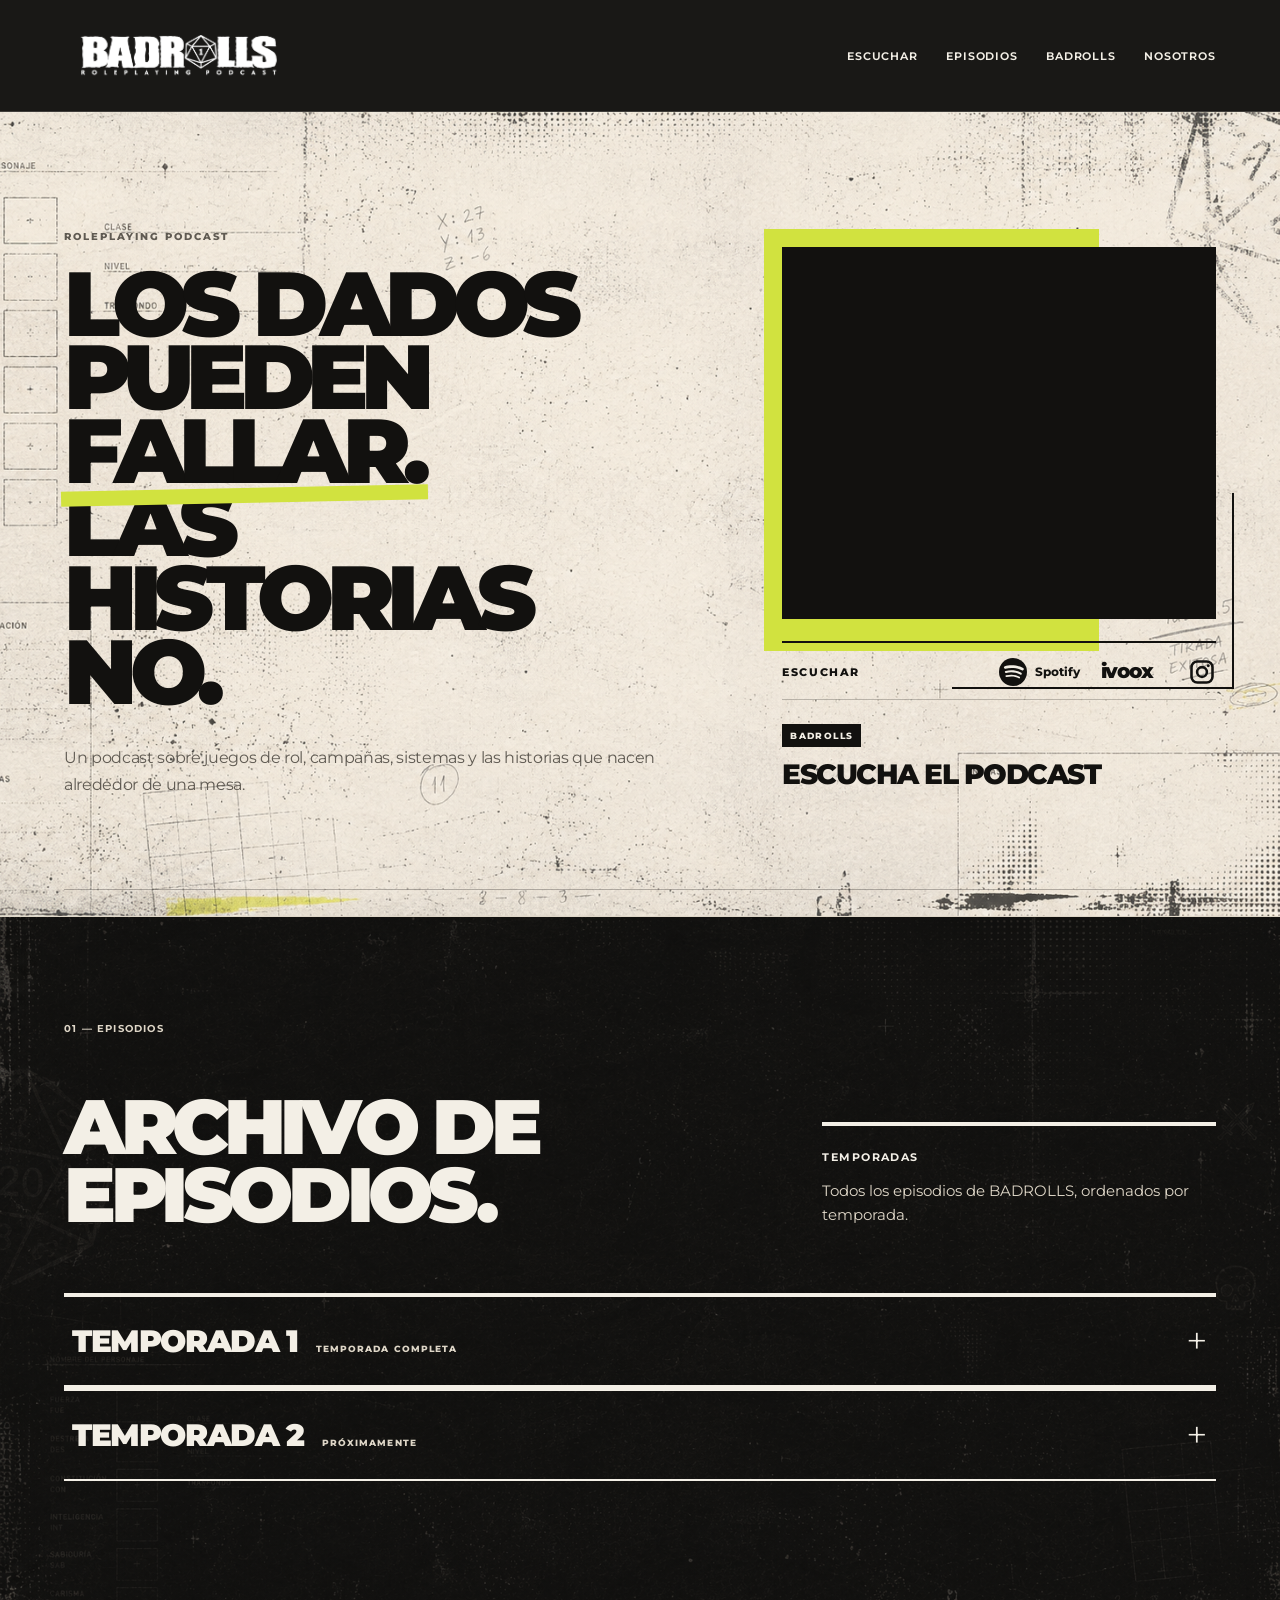
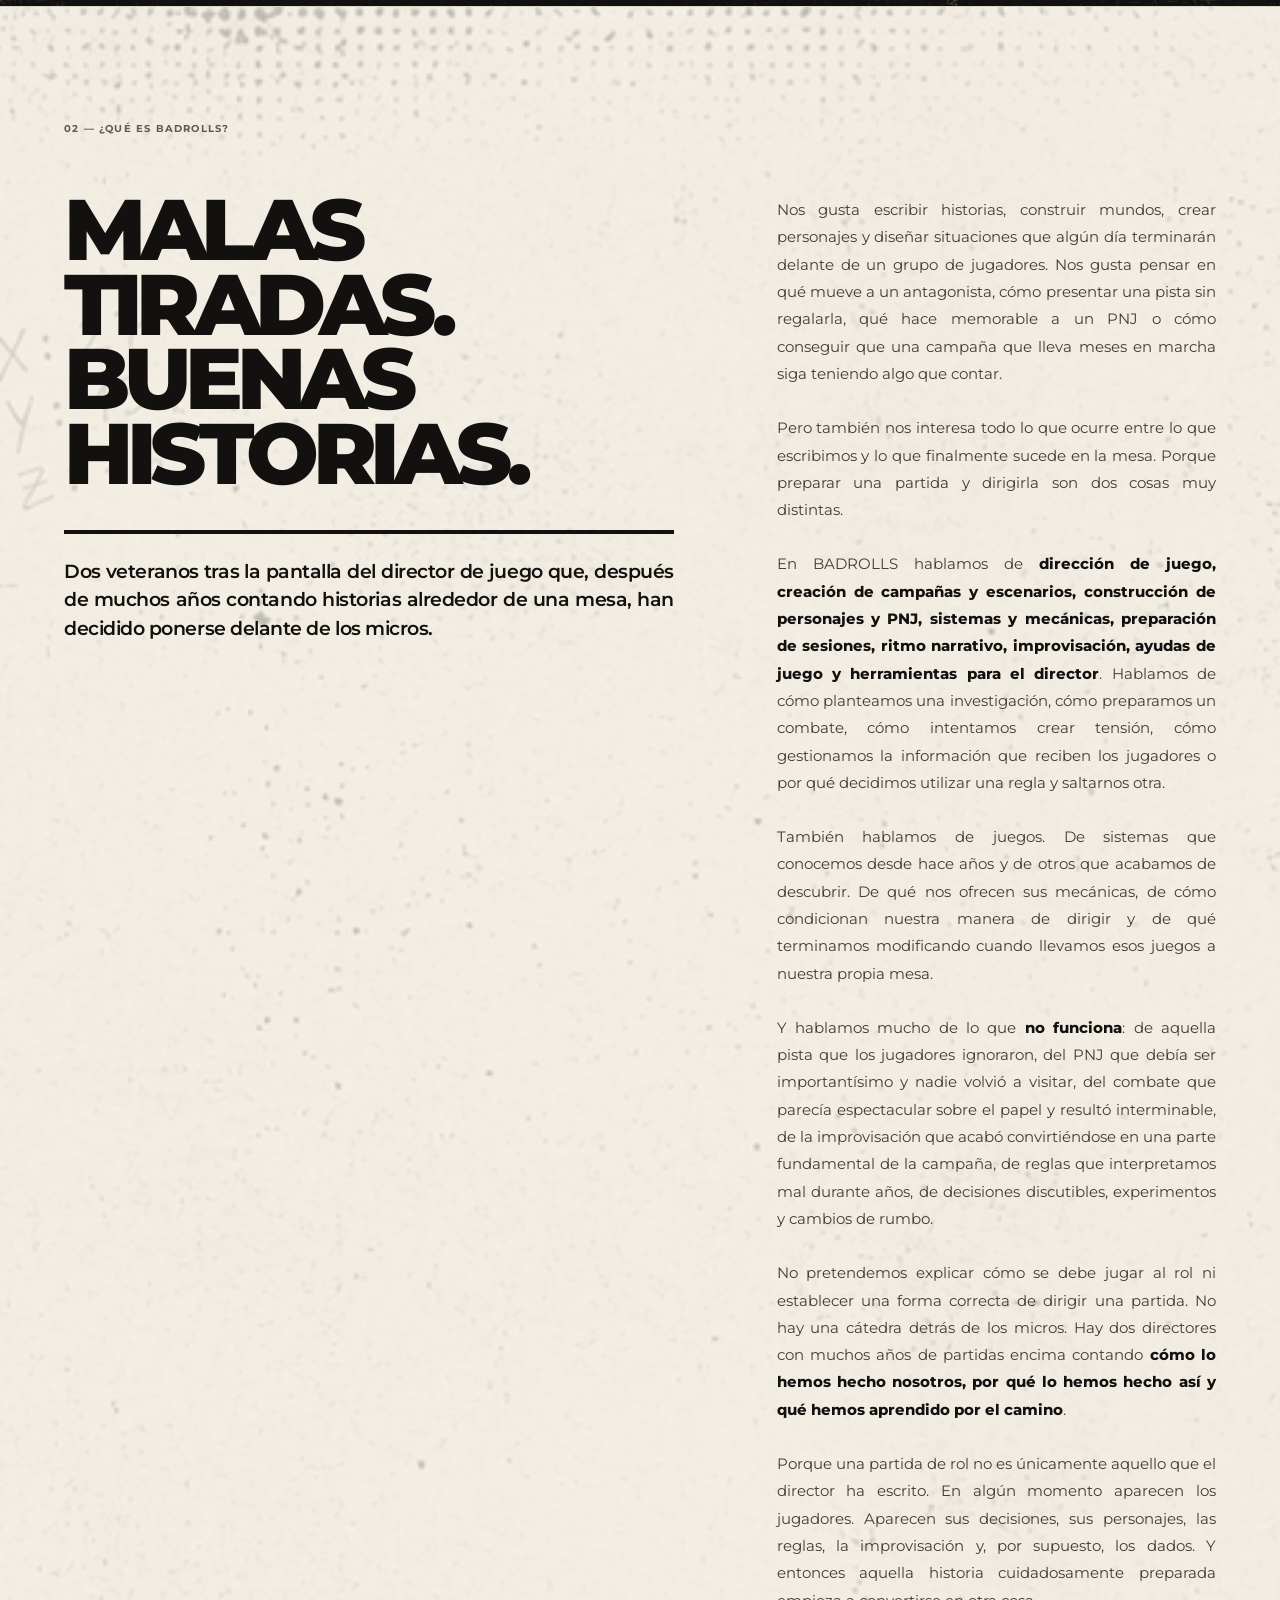
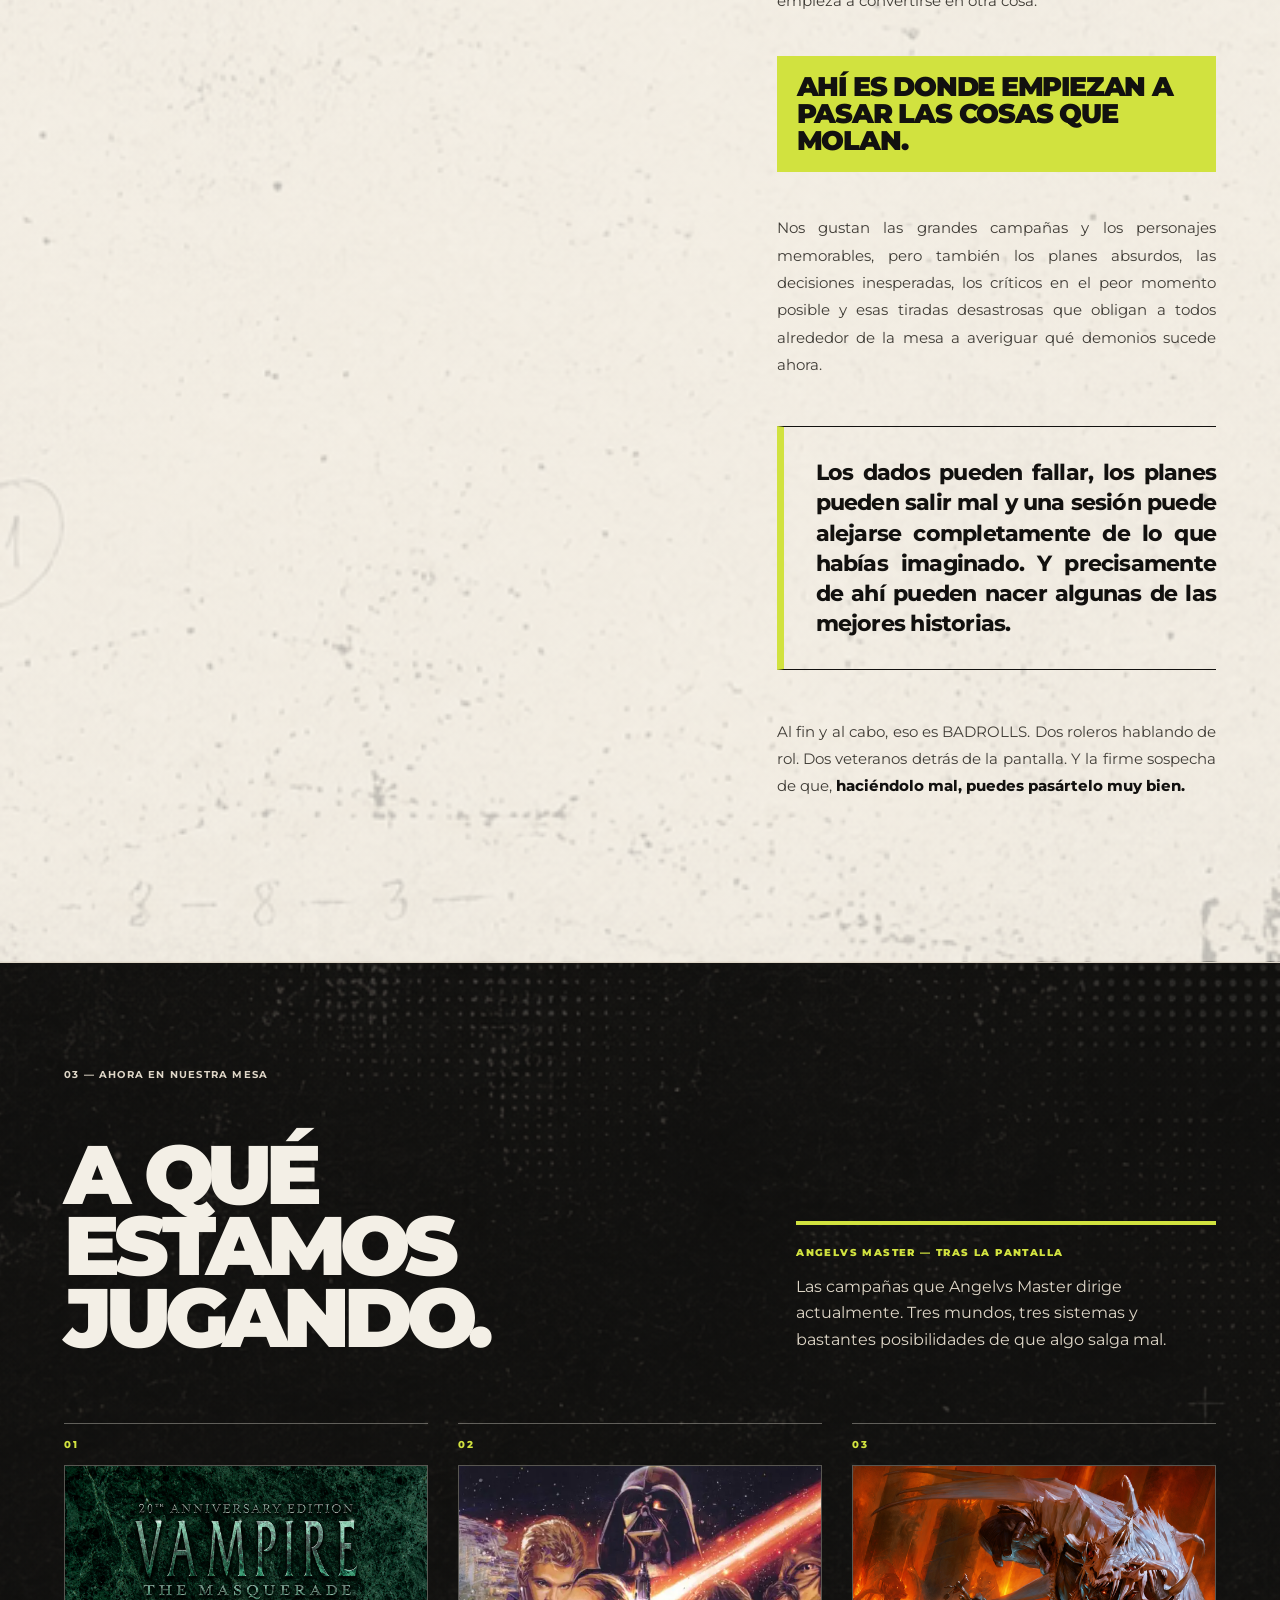
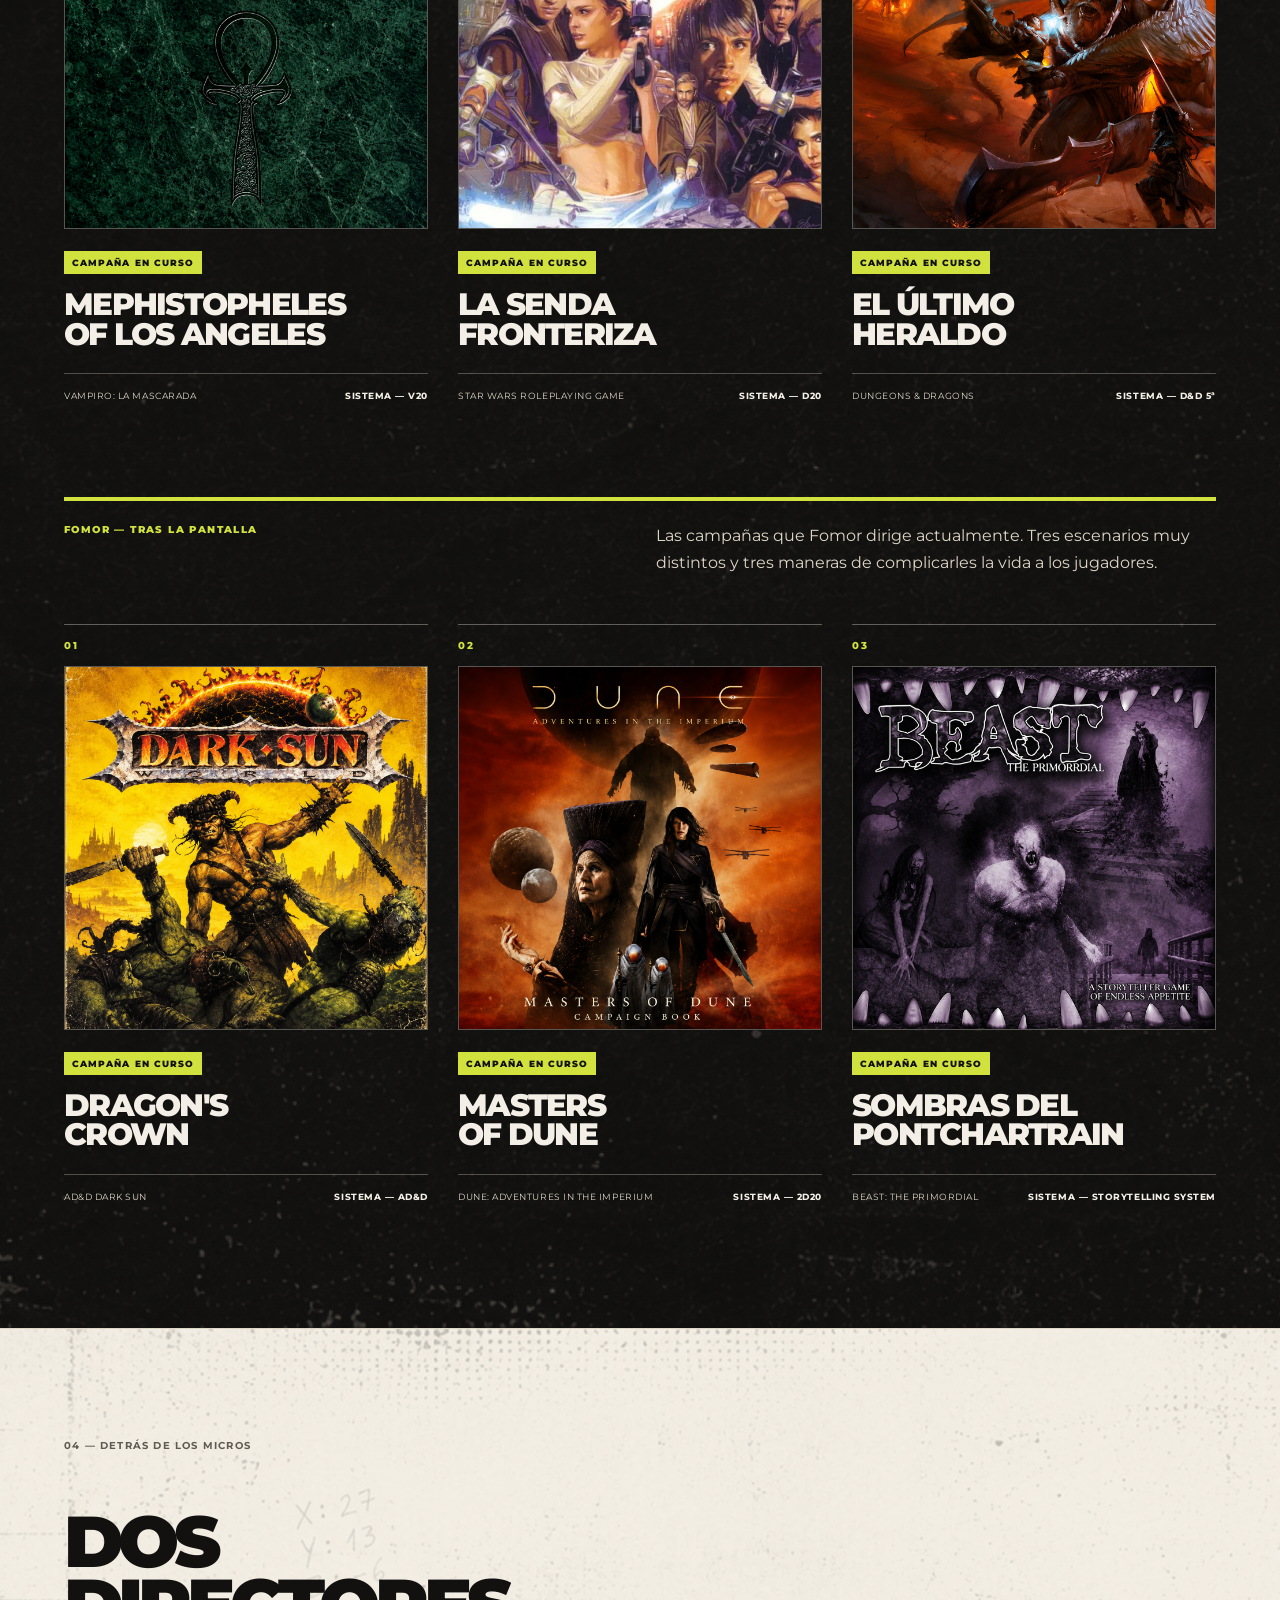
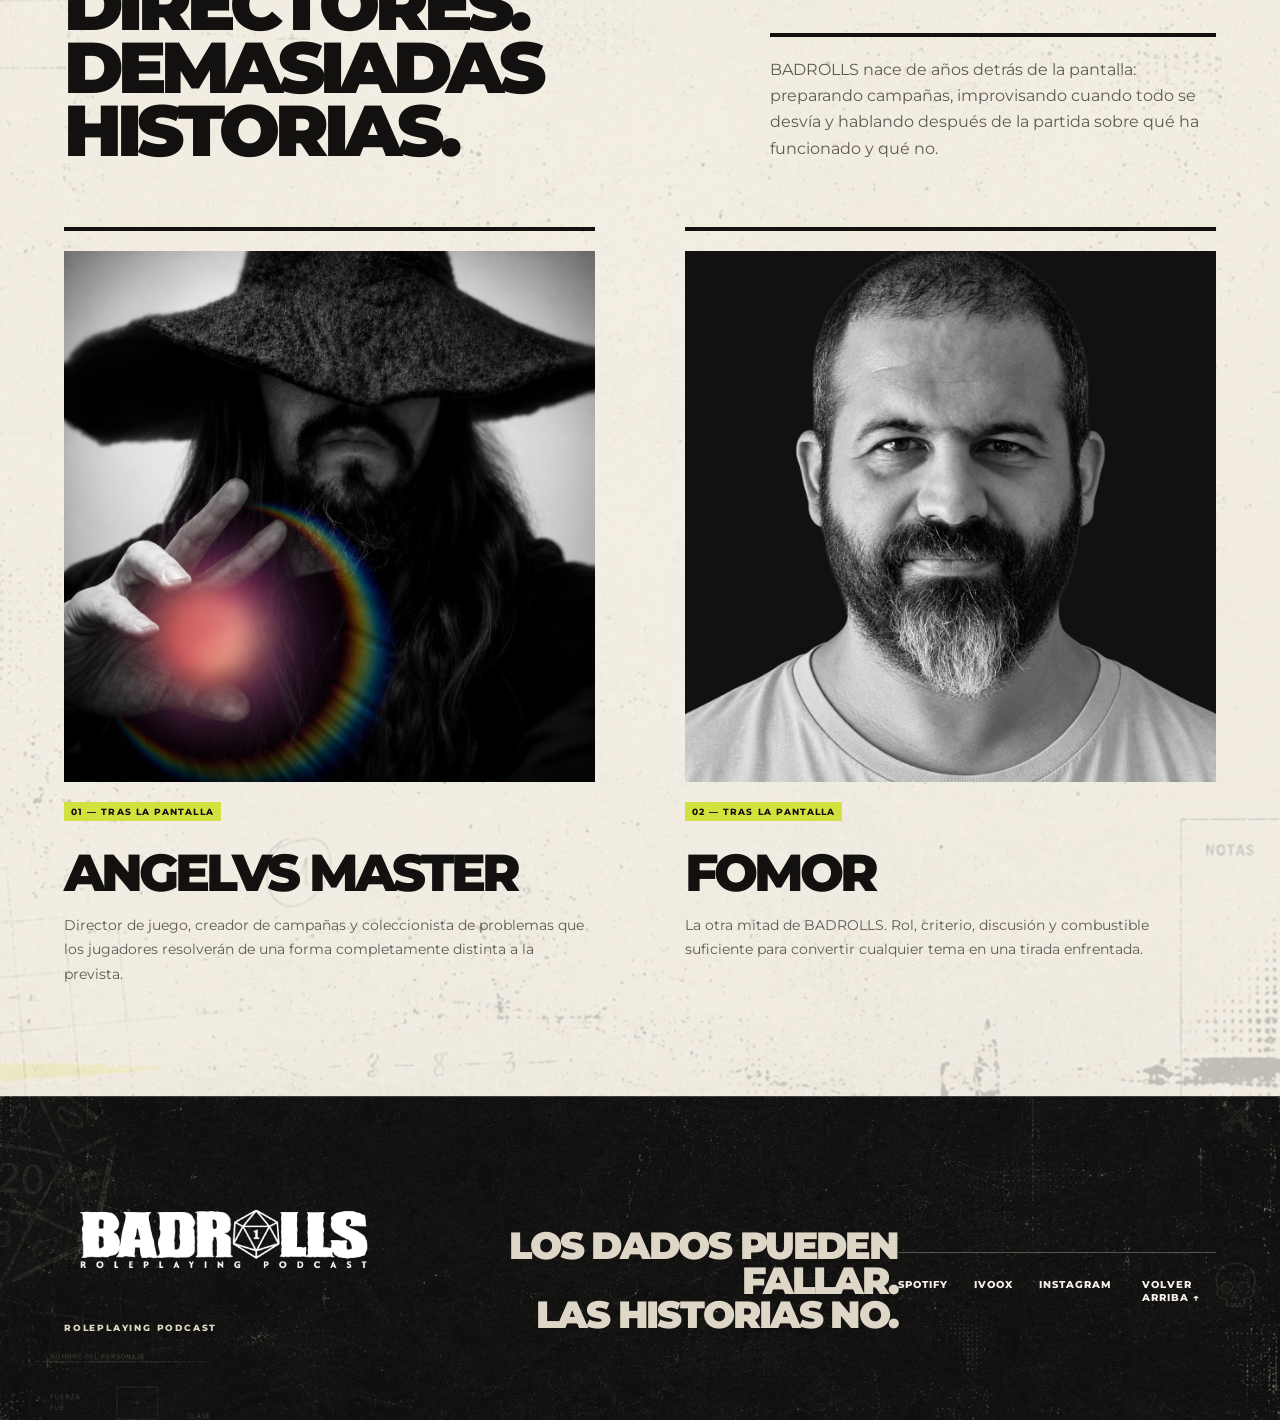
==== index.html @ a869b3b0 "Add Badrolls SEO, mobile menu and final site polish" ====
<!doctype html>
<html lang="es">
<head>
<meta charset="UTF-8"><meta name="viewport" content="width=device-width,initial-scale=1"><meta name="description" content="BADROLLS es un podcast sobre juegos de rol, dirección de juego, campañas, sistemas y las historias que nacen alrededor de una mesa."><meta name="theme-color" content="#12110F"><meta property="og:type" content="website"><meta property="og:locale" content="es_ES"><meta property="og:site_name" content="BADROLLS"><meta property="og:title" content="BADROLLS — Roleplaying Podcast"><meta property="og:description" content="Los dados pueden fallar. Las historias no. Un podcast sobre juegos de rol, campañas, sistemas y dirección de juego."><meta property="og:url" content="https://badrolls-web.vercel.app/"><meta property="og:image" content="https://badrolls-web.vercel.app/badrolls-logo.png"><meta name="twitter:card" content="summary_large_image"><meta name="twitter:title" content="BADROLLS — Roleplaying Podcast"><meta name="twitter:description" content="Los dados pueden fallar. Las historias no."><meta name="twitter:image" content="https://badrolls-web.vercel.app/badrolls-logo.png"><link rel="canonical" href="https://badrolls-web.vercel.app/"><link rel="icon" type="image/png" href="badrolls-logo.png"><title>BADROLLS — Roleplaying Podcast</title>
<link rel="preconnect" href="https://fonts.googleapis.com"><link rel="preconnect" href="https://fonts.gstatic.com" crossorigin><link href="https://fonts.googleapis.com/css2?family=Montserrat:ital,wght@0,100..900;1,100..900&display=swap" rel="stylesheet"><link rel="stylesheet" href="styles.css?v=5"><link rel="stylesheet" href="mobile.css?v=2"><link rel="stylesheet" href="hero-texture.css?v=3"><link rel="stylesheet" href="polish.css?v=1">
</head><body><a class="skip-link" href="#contenido">Saltar al contenido</a><header class="nav"><a class="nav-brand" href="#inicio" aria-label="BADROLLS — Inicio"><img src="badrolls-logo.png" alt="BADROLLS Roleplaying Podcast" width="230" height="100"></a><button class="nav-toggle" type="button" aria-expanded="false" aria-controls="main-nav" aria-label="Abrir menú"><span></span><span></span><span></span></button><nav id="main-nav" aria-label="Navegación principal"><a href="#inicio">Escuchar</a><a href="#episodios">Episodios</a><a href="#manifiesto">Badrolls</a><a href="#nosotros">Nosotros</a></nav></header><main id="contenido">
<section class="hero" id="inicio"><div class="hero-copy"><p class="hero-kicker">ROLEPLAYING PODCAST</p><h1>LOS DADOS<br>PUEDEN <span>FALLAR.</span><br>LAS HISTORIAS NO.</h1><p class="lead">Un podcast sobre juegos de rol, campañas, sistemas y las historias que nacen alrededor de una mesa.</p></div><aside class="hero-episode" id="latest-episode" aria-live="polite"><div class="episode-loading">Cargando último episodio…</div></aside></section>
<section class="section seasons" id="episodios"><div class="section-label">01 — Episodios</div><div class="season-head"><div><h2>ARCHIVO DE<br>EPISODIOS.</h2></div><div class="season-summary"><strong>TEMPORADAS</strong><p>Todos los episodios de BADROLLS, ordenados por temporada.</p></div></div><details class="season-dropdown"><summary><span><strong>TEMPORADA 1</strong><small id="season-one-count">TEMPORADA COMPLETA</small></span><span class="season-toggle" aria-hidden="true">+</span></summary><div class="season-list" id="season-one-list"><p class="season-empty">Cargando episodios…</p></div></details><details class="season-dropdown season-upcoming"><summary><span><strong>TEMPORADA 2</strong><small>PRÓXIMAMENTE</small></span><span class="season-toggle" aria-hidden="true">+</span></summary><div class="season-list"><div class="season-teaser"><strong>02</strong><p>NUEVAS TIRADAS.<br>NUEVAS HISTORIAS.</p><span>PRÓXIMAMENTE</span></div></div></details></section>
<section class="section about" id="manifiesto"><div class="section-label">02 — ¿Qué es Badrolls?</div><div class="about-grid"><div class="about-heading"><h2>MALAS TIRADAS.<br>BUENAS HISTORIAS.</h2><p class="about-intro">Dos veteranos tras la pantalla del director de juego que, después de muchos años contando historias alrededor de una mesa, han decidido ponerse delante de los micros.</p></div><div class="about-copy"><p>Nos gusta escribir historias, construir mundos, crear personajes y diseñar situaciones que algún día terminarán delante de un grupo de jugadores. Nos gusta pensar en qué mueve a un antagonista, cómo presentar una pista sin regalarla, qué hace memorable a un PNJ o cómo conseguir que una campaña que lleva meses en marcha siga teniendo algo que contar.</p><p>Pero también nos interesa todo lo que ocurre entre lo que escribimos y lo que finalmente sucede en la mesa. Porque preparar una partida y dirigirla son dos cosas muy distintas.</p><p>En BADROLLS hablamos de <strong>dirección de juego, creación de campañas y escenarios, construcción de personajes y PNJ, sistemas y mecánicas, preparación de sesiones, ritmo narrativo, improvisación, ayudas de juego y herramientas para el director</strong>. Hablamos de cómo planteamos una investigación, cómo preparamos un combate, cómo intentamos crear tensión, cómo gestionamos la información que reciben los jugadores o por qué decidimos utilizar una regla y saltarnos otra.</p><p>También hablamos de juegos. De sistemas que conocemos desde hace años y de otros que acabamos de descubrir. De qué nos ofrecen sus mecánicas, de cómo condicionan nuestra manera de dirigir y de qué terminamos modificando cuando llevamos esos juegos a nuestra propia mesa.</p><p>Y hablamos mucho de lo que <strong>no funciona</strong>: de aquella pista que los jugadores ignoraron, del PNJ que debía ser importantísimo y nadie volvió a visitar, del combate que parecía espectacular sobre el papel y resultó interminable, de la improvisación que acabó convirtiéndose en una parte fundamental de la campaña, de reglas que interpretamos mal durante años, de decisiones discutibles, experimentos y cambios de rumbo.</p><p>No pretendemos explicar cómo se debe jugar al rol ni establecer una forma correcta de dirigir una partida. No hay una cátedra detrás de los micros. Hay dos directores con muchos años de partidas encima contando <strong>cómo lo hemos hecho nosotros, por qué lo hemos hecho así y qué hemos aprendido por el camino</strong>.</p><p>Porque una partida de rol no es únicamente aquello que el director ha escrito. En algún momento aparecen los jugadores. Aparecen sus decisiones, sus personajes, las reglas, la improvisación y, por supuesto, los dados. Y entonces aquella historia cuidadosamente preparada empieza a convertirse en otra cosa.</p><p class="about-punch">AHÍ ES DONDE EMPIEZAN A PASAR LAS COSAS QUE MOLAN.</p><p>Nos gustan las grandes campañas y los personajes memorables, pero también los planes absurdos, las decisiones inesperadas, los críticos en el peor momento posible y esas tiradas desastrosas que obligan a todos alrededor de la mesa a averiguar qué demonios sucede ahora.</p><blockquote>Los dados pueden fallar, los planes pueden salir mal y una sesión puede alejarse completamente de lo que habías imaginado. Y precisamente de ahí pueden nacer algunas de las mejores historias.</blockquote><p>Al fin y al cabo, eso es BADROLLS. Dos roleros hablando de rol. Dos veteranos detrás de la pantalla. Y la firme sospecha de que, <strong>haciéndolo mal, puedes pasártelo muy bien.</strong></p></div></div></section>
<section class="section playing" id="jugando"><div class="section-label">03 — Ahora en nuestra mesa</div><div class="playing-head"><h2>A QUÉ ESTAMOS<br>JUGANDO.</h2><div class="playing-intro"><p class="playing-owner">ANGELVS MASTER — TRAS LA PANTALLA</p><p>Las campañas que Angelvs Master dirige actualmente. Tres mundos, tres sistemas y bastantes posibilidades de que algo salga mal.</p></div></div><div class="games-grid"><article class="game-card"><div class="game-number">01</div><div class="game-cover"><img src="vampiro-mephistopheles-los-angeles.png" alt="Vampiro: La Mascarada V20 — Mephistopheles of Los Angeles" loading="lazy" decoding="async"></div><div class="game-info"><p class="game-status">Campaña en curso</p><h3>MEPHISTOPHELES<br>OF LOS ANGELES</h3><div class="game-meta"><span>Vampiro: La Mascarada</span><strong>Sistema — V20</strong></div></div></article><article class="game-card"><div class="game-number">02</div><div class="game-cover"><img src="star-wars-la-senda-fronteriza.png" alt="Star Wars — La Senda Fronteriza" loading="lazy" decoding="async"></div><div class="game-info"><p class="game-status">Campaña en curso</p><h3>LA SENDA<br>FRONTERIZA</h3><div class="game-meta"><span>Star Wars Roleplaying Game</span><strong>Sistema — d20</strong></div></div></article><article class="game-card"><div class="game-number">03</div><div class="game-cover"><img src="dnd-el-ultimo-heraldo.png" alt="Dungeons &amp; Dragons — El Último Heraldo" loading="lazy" decoding="async"></div><div class="game-info"><p class="game-status">Campaña en curso</p><h3>EL ÚLTIMO<br>HERALDO</h3><div class="game-meta"><span>Dungeons &amp; Dragons</span><strong>Sistema — D&amp;D 5ª</strong></div></div></article></div><div class="gm-divider"><p class="playing-owner">FOMOR — TRAS LA PANTALLA</p><p>Las campañas que Fomor dirige actualmente. Tres escenarios muy distintos y tres maneras de complicarles la vida a los jugadores.</p></div><div class="games-grid"><article class="game-card"><div class="game-number">01</div><div class="game-cover"><img src="dark-sun-dragons-crown.png" alt="AD&amp;D Dark Sun — Dragon's Crown" loading="lazy" decoding="async"></div><div class="game-info"><p class="game-status">Campaña en curso</p><h3>DRAGON'S<br>CROWN</h3><div class="game-meta"><span>AD&amp;D Dark Sun</span><strong>Sistema — AD&amp;D</strong></div></div></article><article class="game-card"><div class="game-number">02</div><div class="game-cover"><img src="dune-masters-of-dune.png" alt="Dune: Adventures in the Imperium — Masters of Dune" loading="lazy" decoding="async"></div><div class="game-info"><p class="game-status">Campaña en curso</p><h3>MASTERS<br>OF DUNE</h3><div class="game-meta"><span>Dune: Adventures in the Imperium</span><strong>Sistema — 2D20</strong></div></div></article><article class="game-card"><div class="game-number">03</div><div class="game-cover"><img src="beast-sombras-pontchartrain.png" alt="Beast: The Primordial — Sombras del Pontchartrain" loading="lazy" decoding="async"></div><div class="game-info"><p class="game-status">Campaña en curso</p><h3>SOMBRAS DEL<br>PONTCHARTRAIN</h3><div class="game-meta"><span>Beast: The Primordial</span><strong>Sistema — Storytelling System</strong></div></div></article></div></section>
<section class="section people" id="nosotros"><div class="section-label">04 — Detrás de los micros</div><div class="people-intro"><h2>DOS DIRECTORES.<br>DEMASIADAS HISTORIAS.</h2><p>BADROLLS nace de años detrás de la pantalla: preparando campañas, improvisando cuando todo se desvía y hablando después de la partida sobre qué ha funcionado y qué no.</p></div><div class="people-grid"><article><div class="people-photo"><img src="angelvs-master.png" alt="Angelvs Master" loading="lazy" decoding="async"></div><span>01 — TRAS LA PANTALLA</span><h3>ANGELVS MASTER</h3><p>Director de juego, creador de campañas y coleccionista de problemas que los jugadores resolverán de una forma completamente distinta a la prevista.</p></article><article><div class="people-photo"><img src="fomor.png" alt="Fomor" loading="lazy" decoding="async"></div><span>02 — TRAS LA PANTALLA</span><h3>FOMOR</h3><p>La otra mitad de BADROLLS. Rol, criterio, discusión y combustible suficiente para convertir cualquier tema en una tirada enfrentada.</p></article></div></section></main>
<footer class="site-footer"><div class="footer-main"><a class="footer-brand" href="#inicio"><img src="badrolls-logo.png" alt="BADROLLS" loading="lazy"><span>ROLEPLAYING PODCAST</span></a><p class="footer-claim">LOS DADOS PUEDEN FALLAR.<br>LAS HISTORIAS NO.</p></div><div class="footer-bottom"><nav aria-label="Plataformas y redes"><a href="https://open.spotify.com/show/4G8GrUlhLDT0u02XAyxcg1" target="_blank" rel="noopener">Spotify</a><a href="https://www.ivoox.com/podcast-badrolls_sq_f13110723_1.html" target="_blank" rel="noopener">iVoox</a><a href="https://www.instagram.com/badrolls_players/" target="_blank" rel="noopener">Instagram</a></nav><a href="#inicio">Volver arriba ↑</a></div></footer><script src="app.js?v=9" defer></script></body></html>
---- styles.css ----
:root{--bg:#F3EFE6;--white:#FFFFFF;--ink:#12110F;--paper-deep:#DED6C7;--graphite:#5F5A52;--sulfur:#D1E23F;--line:#DED6C7;--font:'Montserrat',Arial,sans-serif}*{box-sizing:border-box}html{scroll-behavior:smooth}body{margin:0;background:var(--bg);color:var(--ink);font-family:var(--font);-webkit-font-smoothing:antialiased;overflow-x:hidden}a{color:inherit}.nav{height:96px;display:flex;align-items:center;justify-content:space-between;padding:0 max(5vw,28px);border-bottom:1px solid rgba(18,17,15,.16);background:rgba(243,239,230,.95);position:sticky;top:0;z-index:20;backdrop-filter:blur(12px)}.nav-brand{width:168px;height:76px;display:flex;align-items:center}.nav-brand img{width:100%;height:100%;object-fit:contain}.nav nav{display:flex;gap:28px}.nav nav a{position:relative;font-size:11px;font-weight:650;text-transform:uppercase;letter-spacing:.08em;text-decoration:none;color:var(--graphite)}.nav nav a:after{content:'';position:absolute;left:0;right:100%;bottom:-7px;height:3px;background:var(--sulfur);transition:.2s}.nav nav a:hover:after{right:0}.hero{position:relative;overflow:hidden;min-height:calc(100svh - 96px);margin:0;padding:8vh max(5vw,28px);display:grid;grid-template-columns:minmax(0,1.16fr) minmax(380px,.84fr);gap:6vw;align-items:center;background:var(--bg)}.hero:before{content:'';position:absolute;inset:0;pointer-events:none;opacity:.16;background-image:linear-gradient(30deg,transparent 24%,rgba(95,90,82,.12) 25%,rgba(95,90,82,.12) 26%,transparent 27%,transparent 74%,rgba(95,90,82,.12) 75%,rgba(95,90,82,.12) 76%,transparent 77%),linear-gradient(150deg,transparent 24%,rgba(95,90,82,.12) 25%,rgba(95,90,82,.12) 26%,transparent 27%,transparent 74%,rgba(95,90,82,.12) 75%,rgba(95,90,82,.12) 76%,transparent 77%);background-size:54px 94px;mask-image:linear-gradient(90deg,rgba(0,0,0,.75),transparent 68%)}.hero:after{content:'';position:absolute;left:max(5vw,28px);right:max(5vw,28px);bottom:26px;height:1px;background:rgba(18,17,15,.28)}.hero-copy,.hero-episode{position:relative;z-index:1}.hero-copy{justify-self:end;width:100%;max-width:760px}.hero-kicker{margin:0 0 24px;font-size:10px;font-weight:800;letter-spacing:.2em;color:var(--graphite)}.hero h1{margin:0;max-width:920px;font-size:clamp(60px,7.1vw,116px);font-weight:900;line-height:.81;letter-spacing:-.082em;text-transform:uppercase}.hero h1 span{position:relative;z-index:1}.hero h1 span:after{content:'';position:absolute;z-index:-1;left:-.03em;right:-.05em;bottom:.035em;height:.16em;background:var(--sulfur);transform:rotate(-1.2deg)}.lead{max-width:650px;margin:36px 0 0;font-size:clamp(16px,1.28vw,19px);line-height:1.65;letter-spacing:-.02em;color:var(--graphite)}.hero-episode{justify-self:start;width:min(100%,500px);padding:18px 0 0 18px}.hero-episode:before{content:'';position:absolute;z-index:-2;left:0;top:0;width:74%;height:74%;background:var(--sulfur)}.hero-episode:after{content:'';position:absolute;z-index:-1;right:-18px;bottom:110px;width:62%;height:34%;border-right:2px solid var(--ink);border-bottom:2px solid var(--ink);pointer-events:none}.episode-art{display:block;aspect-ratio:1;background:var(--white);border:2px solid var(--ink);box-shadow:none;overflow:hidden}.episode-art img{display:block;width:100%;height:100%;object-fit:cover}.listen-row{display:flex;align-items:center;justify-content:space-between;gap:20px;margin-top:22px;padding:15px 0 13px;border-top:2px solid var(--ink);border-bottom:1px solid rgba(18,17,15,.24)}.listen-label{font-family:var(--font);font-size:11px;font-weight:800;text-transform:uppercase;letter-spacing:.14em}.platform-links{display:flex;align-items:center;gap:20px}.platform-link{display:flex;align-items:center;text-decoration:none;transition:transform .15s,opacity .15s;color:var(--ink)}.platform-link:hover{transform:translateY(-2px);opacity:.65}.platform-link.spotify{gap:8px;font-family:var(--font);font-size:12px;font-weight:750}.platform-link.spotify svg{width:28px;height:28px;display:block}.platform-link.spotify .spotify-disc{fill:var(--ink)}.platform-link.spotify .spotify-wave{fill:var(--bg)}.platform-link.ivoox svg{width:68px;height:25px;display:block;fill:var(--ink);color:var(--ink)}.platform-link.ivoox svg *{fill:var(--ink)!important}.platform-link.instagram{width:28px;height:28px;flex:0 0 28px;color:var(--ink)}.platform-link.instagram svg{display:block;width:28px;height:28px;overflow:visible}.hero-episode-info{position:relative;padding-top:22px}.meta{display:inline-block;margin:2px 0 14px;padding:6px 8px;background:var(--ink);color:var(--bg);font-size:9px;font-weight:800;letter-spacing:.15em}.hero-episode h2{margin:0 0 11px;font-size:clamp(24px,2.15vw,36px);font-weight:850;line-height:1;letter-spacing:-.055em;text-transform:uppercase}.episode-meta{margin:0;color:var(--graphite);font-size:10px;font-weight:700;text-transform:uppercase;letter-spacing:.09em}.episode-loading{border:2px solid var(--ink);background:var(--white);padding:35px;color:var(--graphite);font-size:11px;text-transform:uppercase;letter-spacing:.1em}.spotify-card{padding:10px;background:var(--ink)}.spotify-embed{display:block;width:100%;border:0}.section{padding:110px max(5vw,28px);border-top:1px solid var(--line)}.section-label{max-width:1280px;margin:0 auto 58px;font-size:10px;font-weight:700;text-transform:uppercase;letter-spacing:.12em;color:var(--graphite)}.seasons{background:var(--paper-deep);padding-top:105px;padding-bottom:125px}.season-head{max-width:1280px;margin:0 auto 65px;display:grid;grid-template-columns:1.25fr .75fr;gap:8vw;align-items:end}.season-head h2{margin:0;font-size:clamp(52px,6vw,88px);font-weight:900;line-height:.88;letter-spacing:-.07em}.season-summary{padding-top:20px;border-top:4px solid var(--ink)}.season-summary strong{font-size:11px;letter-spacing:.13em}.season-summary p{margin:14px 0 0;color:var(--graphite);font-size:15px;line-height:1.65}.season-dropdown{max-width:1280px;margin:auto;border-top:4px solid var(--ink);border-bottom:2px solid var(--ink)}.season-dropdown summary{list-style:none;cursor:pointer;display:flex;align-items:center;justify-content:space-between;gap:30px;padding:25px 8px;user-select:none;transition:background .15s,padding .15s}.season-dropdown summary::-webkit-details-marker{display:none}.season-dropdown summary:hover{background:var(--sulfur);padding-left:18px;padding-right:18px}.season-dropdown summary>span:first-child{display:flex;align-items:baseline;gap:18px;flex-wrap:wrap}.season-dropdown summary strong{font-size:clamp(24px,2.4vw,36px);font-weight:900;letter-spacing:-.045em}.season-dropdown summary small{font-size:9px;font-weight:800;letter-spacing:.12em;text-transform:uppercase;color:var(--graphite)}.season-toggle{font-size:38px;font-weight:300;line-height:1;transition:transform .2s}.season-dropdown[open] .season-toggle{transform:rotate(45deg)}.season-list{margin:0;border-top:1px solid rgba(18,17,15,.35)}.season-episode{display:grid;grid-template-columns:90px minmax(0,1fr) auto;gap:26px;align-items:center;padding:23px 8px;border-bottom:1px solid rgba(18,17,15,.35);transition:background .15s,padding .15s}.season-episode:last-child{border-bottom:0}.season-episode:hover{background:var(--sulfur);padding-left:18px;padding-right:18px}.season-number{font-size:32px;font-weight:900;letter-spacing:-.06em}.season-main h3{margin:0;font-size:clamp(18px,1.7vw,26px);font-weight:850;line-height:1.05;letter-spacing:-.035em;text-transform:uppercase}.season-main p{margin:8px 0 0;color:var(--graphite);font-size:10px;font-weight:700;letter-spacing:.08em;text-transform:uppercase}.season-actions{display:flex;align-items:center;gap:22px}.season-actions a{display:flex;align-items:center;gap:7px;text-decoration:none;font-size:10px;font-weight:800;text-transform:uppercase}.season-actions a:hover{opacity:.55}.season-actions svg{display:block}.season-actions a:first-child svg{width:25px;height:25px}.season-actions a:first-child .spotify-disc{fill:var(--ink)}.season-actions a:first-child .spotify-wave{fill:var(--paper-deep)}.season-episode:hover .season-actions a:first-child .spotify-wave{fill:var(--sulfur)}.season-actions .season-ivoox svg{width:62px;height:23px;fill:var(--ink)}.season-actions .season-ivoox svg *{fill:var(--ink)!important}.season-empty{padding:30px 8px;margin:0;color:var(--graphite);font-size:12px;text-transform:uppercase;letter-spacing:.1em}.about{position:relative;background:var(--white);padding-top:115px;padding-bottom:135px}.about-grid{max-width:1280px;margin:auto;display:grid;grid-template-columns:minmax(0,1fr) minmax(390px,.72fr);gap:8vw;align-items:start}.about-heading{position:sticky;top:145px}.about h2,.people h3{font-weight:850;text-transform:uppercase;letter-spacing:-.075em}.about h2{margin:0;font-size:clamp(58px,6.7vw,100px);line-height:.87}.about-intro{max-width:610px;margin:38px 0 0;padding-top:24px;border-top:4px solid var(--ink);font-size:clamp(17px,1.45vw,21px);font-weight:600;line-height:1.55;letter-spacing:-.025em;text-align:justify;text-justify:inter-word;hyphens:auto}.about-copy{padding-top:3px}.about-copy p{margin:0 0 27px;font-size:15px;line-height:1.82;color:#403D37;text-align:justify;text-justify:inter-word;hyphens:auto}.about-copy strong{color:var(--ink);font-weight:750}.about-punch{margin:42px 0!important;padding:18px 20px;background:var(--sulfur);color:var(--ink)!important;font-size:clamp(22px,2.1vw,31px)!important;font-weight:900!important;line-height:1!important;letter-spacing:-.045em;text-align:left!important}.about-copy blockquote{position:relative;margin:48px 0;padding:30px 0 30px 32px;border-left:7px solid var(--sulfur);border-top:1px solid var(--ink);border-bottom:1px solid var(--ink);font-size:clamp(20px,1.75vw,27px);font-weight:750;line-height:1.35;letter-spacing:-.035em;text-align:justify;text-justify:inter-word;hyphens:auto}.skeleton-art{display:none}.playing{background:var(--ink);color:var(--bg);padding-top:105px;padding-bottom:125px}.playing .section-label{color:var(--paper-deep)}.playing-head{max-width:1280px;margin:0 auto 70px;display:grid;grid-template-columns:1.2fr .8fr;gap:8vw;align-items:end}.playing-head h2{margin:0;font-size:clamp(58px,6.5vw,96px);font-weight:900;line-height:.86;letter-spacing:-.075em}.playing-intro{max-width:520px;padding-top:20px;border-top:4px solid var(--sulfur)}.playing-head .playing-intro p{max-width:none;margin:0;padding:0;border:0;font-size:16px;line-height:1.65;color:var(--paper-deep)}.playing-owner{margin:0 0 12px;color:var(--sulfur);font-size:10px;font-weight:850;letter-spacing:.14em;text-transform:uppercase}.playing-head .playing-owner{margin-bottom:12px!important;color:var(--sulfur)!important;font-size:10px!important;font-weight:850!important;letter-spacing:.14em!important;text-transform:uppercase}.games-grid{max-width:1280px;margin:auto;display:grid;grid-template-columns:repeat(3,1fr);gap:30px}.gm-divider{max-width:1280px;margin:95px auto 48px;padding-top:22px;border-top:4px solid var(--sulfur);display:flex;justify-content:space-between;align-items:flex-start;gap:40px}.gm-divider p:last-child{max-width:560px;margin:0;color:var(--paper-deep);font-size:16px;line-height:1.65}.game-card{position:relative;border-top:1px solid rgba(243,239,230,.35);padding-top:14px}.game-number{margin-bottom:14px;font-size:10px;font-weight:800;letter-spacing:.15em;color:var(--sulfur)}.game-cover{position:relative;width:100%;aspect-ratio:1/1;overflow:hidden;background:#24231f;border:1px solid rgba(243,239,230,.25)}.game-cover:after{content:'';position:absolute;left:0;right:0;bottom:0;height:7px;background:var(--sulfur);transform:translateY(100%);transition:transform .2s}.game-card:hover .game-cover:after{transform:translateY(0)}.game-cover img{width:100%;height:100%;display:block;object-fit:cover;object-position:center 28%}.game-info{padding-top:22px}.game-status{display:inline-block;margin:0 0 16px;padding:6px 8px;background:var(--sulfur);color:var(--ink);font-size:9px;font-weight:850;text-transform:uppercase;letter-spacing:.12em}.game-info h3{margin:0 0 24px;font-size:clamp(27px,2.45vw,38px);font-weight:850;line-height:.94;letter-spacing:-.055em;text-transform:uppercase}.game-meta{padding-top:15px;border-top:1px solid rgba(243,239,230,.28);display:flex;justify-content:space-between;gap:15px;align-items:flex-start;font-size:9px;line-height:1.45;text-transform:uppercase;letter-spacing:.06em;color:var(--paper-deep)}.game-meta strong{color:var(--bg);font-weight:750;white-space:normal;text-align:right}.people{background:var(--bg)}.people-grid{max-width:1280px;margin:auto;display:grid;grid-template-columns:1fr 1fr;gap:7vw}.people article{border-top:4px solid var(--ink);padding-top:20px}.people article:hover{border-top-color:var(--sulfur)}.people-photo{position:relative;width:100%;aspect-ratio:1/1;overflow:hidden;margin-bottom:18px;background:var(--ink)}.people-photo:after{content:'';position:absolute;left:0;right:0;bottom:0;height:8px;background:var(--sulfur);transform:translateY(100%);transition:transform .2s}.people article:hover .people-photo:after{transform:translateY(0)}.people-photo img{display:block;width:100%;height:100%;object-fit:cover;filter:grayscale(1)}.people span{display:inline-block;background:var(--sulfur);padding:4px 7px;font-size:9px;font-weight:750;letter-spacing:.12em}.people h3{margin:28px 0 16px;font-size:clamp(38px,4.1vw,60px);line-height:.9}.people p{max-width:520px;margin:0;color:var(--graphite);font-size:14px;line-height:1.75}footer{padding:55px max(5vw,28px);border-top:1px solid var(--line);display:flex;align-items:center;justify-content:space-between;background:var(--ink);color:var(--bg)}footer img{width:150px;filter:invert(1)}footer p{margin:0;font-size:9px;font-weight:600;text-transform:uppercase;letter-spacing:.12em;color:var(--paper-deep)}::selection{background:var(--sulfur);color:var(--ink)}@media(max-width:1100px){.hero{min-height:auto;padding:58px max(5vw,28px) 86px;grid-template-columns:1fr;gap:58px;align-items:start}.hero-copy{justify-self:start;max-width:780px}.hero h1{font-size:clamp(56px,9vw,90px);line-height:.84}.lead{max-width:620px}.hero-episode{justify-self:start;width:min(100%,520px);margin-left:auto;margin-right:auto}.hero:after{bottom:22px}.season-head{grid-template-columns:1fr;gap:32px}.season-summary{max-width:650px}.about-grid{grid-template-columns:1fr;gap:52px}.about-heading{position:relative;top:auto}.about-intro{max-width:760px}.about-copy{max-width:760px}.playing-head{grid-template-columns:1fr;gap:32px}.playing-intro{max-width:650px}.games-grid{gap:20px}.people-grid{gap:5vw}}@media(max-width:720px){.nav{height:68px;padding:0 16px;gap:12px}.nav-brand{width:92px;height:52px;flex:0 0 auto}.nav nav{gap:9px;min-width:0}.nav nav a{font-size:8px;letter-spacing:.02em;white-space:nowrap}.nav nav a:after{bottom:-5px;height:2px}.hero{padding:38px 18px 66px;gap:42px}.hero:before{background-size:42px 73px;opacity:.1;mask-image:linear-gradient(180deg,rgba(0,0,0,.55),transparent 48%)}.hero:after{left:18px;right:18px;bottom:18px}.hero-kicker{margin-bottom:15px;font-size:10px;letter-spacing:.16em}.hero h1{font-size:clamp(40px,12.4vw,58px);line-height:.87;letter-spacing:-.068em}.lead{margin-top:23px;font-size:17px;line-height:1.6}.hero-episode{width:100%;margin:0;padding:9px 0 0 9px}.hero-episode:before{width:68%;height:52%}.hero-episode:after{display:none}.episode-art{border-width:1.5px}.listen-row{margin-top:15px;padding:13px 0;flex-direction:row;align-items:center;gap:10px}.listen-label{font-size:10px}.platform-links{gap:12px;flex-wrap:nowrap}.platform-link.spotify{font-size:12px}.platform-link.spotify svg{width:27px;height:27px}.platform-link.ivoox svg{width:58px;height:24px}.platform-link.instagram,.platform-link.instagram svg{width:27px;height:27px}.hero-episode-info{padding-top:17px}.meta{margin-bottom:11px;font-size:9px}.hero-episode h2{font-size:clamp(25px,7vw,32px);line-height:1.04;letter-spacing:-.04em}.episode-meta{font-size:10px}.section{padding:64px 18px}.section-label{margin-bottom:32px;font-size:10px}.seasons{padding-top:64px;padding-bottom:78px}.season-head{margin-bottom:38px}.season-head h2{font-size:clamp(42px,12vw,56px)}.season-summary{border-top-width:3px}.season-summary p{font-size:16px}.season-dropdown{border-top-width:3px}.season-dropdown summary{padding:20px 4px}.season-dropdown summary>span:first-child{display:block}.season-dropdown summary strong{font-size:28px}.season-dropdown summary small{display:block;margin-top:6px}.season-toggle{font-size:34px}.season-episode{grid-template-columns:52px minmax(0,1fr);gap:13px;padding:20px 4px}.season-episode:hover{padding-left:8px;padding-right:8px}.season-number{font-size:25px}.season-main h3{font-size:19px}.season-main p{font-size:9px}.season-actions{grid-column:2;gap:18px;margin-top:3px}.season-actions a{font-size:9px}.about{padding-top:64px;padding-bottom:78px}.about-grid{gap:38px}.about h2{font-size:clamp(42px,12.6vw,56px);line-height:.89;letter-spacing:-.065em}.about-intro{margin-top:25px;padding-top:19px;font-size:18px;line-height:1.58}.about-copy p{font-size:16px;line-height:1.78;margin-bottom:29px}.about-punch{margin:35px -18px!important;padding:20px 18px;font-size:27px!important;line-height:.98!important}.about-copy blockquote{margin:39px 0;padding:24px 0 24px 22px;border-left-width:6px;font-size:23px;line-height:1.4}.playing{padding-top:68px;padding-bottom:78px}.playing-head{margin-bottom:46px}.playing-head h2{font-size:clamp(45px,13vw,60px);line-height:.88}.playing-intro{border-top-width:3px}.playing-head .playing-intro p{font-size:18px;line-height:1.6}.playing-head .playing-owner{font-size:11px!important}.games-grid{grid-template-columns:1fr;gap:58px}.gm-divider{margin:72px auto 42px;padding-top:20px;display:block;border-top-width:3px}.gm-divider .playing-owner{font-size:11px;margin-bottom:12px}.gm-divider p:last-child{font-size:18px;line-height:1.6}.game-card{max-width:520px;width:100%;margin:auto}.game-cover{aspect-ratio:1/1}.game-info h3{font-size:34px}.game-meta{font-size:11px}.game-status{font-size:10px}.people-grid{grid-template-columns:1fr;gap:62px}.people article{border-top-width:3px}.people h3{font-size:43px}.people p{font-size:16px;line-height:1.75}footer{padding:36px 18px}footer img{width:118px}}@media(max-width:390px){.nav{padding:0 10px}.nav-brand{width:82px}.nav nav{gap:7px}.nav nav a{font-size:7.5px}.hero{padding-left:15px;padding-right:15px}.hero h1{font-size:clamp(39px,12vw,48px)}.lead{font-size:16px}.season-head h2{font-size:41px}.season-dropdown summary strong{font-size:25px}.about h2{font-size:43px}.about-punch{margin-left:-15px!important;margin-right:-15px!important;padding-left:15px;padding-right:15px}.people h3{font-size:38px}.game-info h3{font-size:30px}.platform-links{gap:9px}.platform-link.spotify span{display:none}.platform-link.ivoox svg{width:55px}.platform-link.instagram,.platform-link.instagram svg{width:25px;height:25px}}
---- mobile.css ----
/* BADROLLS textured section system: light / dark alternating */
.hero,
.about,
.people{
  background-color:#F3EFE6;
  background-image:linear-gradient(rgba(243,239,230,.76),rgba(243,239,230,.76)),url('badrolls-hero-texture.png');
  background-size:cover;
  background-position:center;
  background-repeat:no-repeat;
}
.hero:before{display:none}

.seasons,
.playing,
footer{
  background-color:#12110F;
  background-image:linear-gradient(rgba(18,17,15,.60),rgba(18,17,15,.60)),url('badrolls-dark-texture.png');
  background-size:cover;
  background-position:center;
  background-repeat:no-repeat;
}
.seasons{color:#F3EFE6}
.seasons .section-label,
.season-summary p,
.season-dropdown summary small,
.season-main p,
.season-empty{color:#DED6C7}
.season-summary,
.season-dropdown{border-color:#F3EFE6}
.season-list,
.season-episode{border-color:rgba(243,239,230,.32)}
.season-dropdown summary:hover,
.season-episode:hover{color:#12110F}
.season-dropdown summary:hover small,
.season-episode:hover .season-main p{color:#5F5A52}
.season-actions a{color:#F3EFE6}
.season-actions a:first-child .spotify-disc{fill:#F3EFE6}
.season-actions a:first-child .spotify-wave{fill:#12110F}
.season-actions .season-ivoox svg,
.season-actions .season-ivoox svg *{fill:#F3EFE6!important}
.season-episode:hover .season-actions a{color:#12110F}
.season-episode:hover .season-actions a:first-child .spotify-disc{fill:#12110F}
.season-episode:hover .season-actions a:first-child .spotify-wave{fill:#D1E23F}
.season-episode:hover .season-actions .season-ivoox svg,
.season-episode:hover .season-actions .season-ivoox svg *{fill:#12110F!important}

.about{background-attachment:scroll}
.people{background-position:center top}
.playing{background-position:center top}
footer{background-position:center bottom}

@media (max-width:1100px){
  .section-label{font-size:13px}
  .about-grid,.about-heading,.about-copy{width:100%;max-width:none}
  .about-intro{width:100%;max-width:none;font-size:32px;line-height:1.45;text-align:justify!important;text-align-last:left;text-justify:inter-word;hyphens:none!important;-webkit-hyphens:none!important}
  .about-copy p:not(.about-punch){width:100%;font-size:30px;line-height:1.58;margin-bottom:42px;color:#1f1d1a;text-align:justify!important;text-align-last:left;text-justify:inter-word;hyphens:none!important;-webkit-hyphens:none!important}
  .about-copy blockquote{width:100%;max-width:none;font-size:34px;line-height:1.34;text-align:justify!important;text-align-last:left;text-justify:inter-word;hyphens:none!important;-webkit-hyphens:none!important}
  .people p{font-size:26px;line-height:1.6;color:#1f1d1a;text-align:justify!important;text-align-last:left;text-justify:inter-word;hyphens:none!important;-webkit-hyphens:none!important}
  .lead{font-size:28px;line-height:1.5}
}

@media (max-width:720px){
  .hero,.about,.people{background-image:linear-gradient(rgba(243,239,230,.80),rgba(243,239,230,.80)),url('badrolls-hero-texture.png');background-position:center top}
  .seasons,.playing,footer{background-image:linear-gradient(rgba(18,17,15,.64),rgba(18,17,15,.64)),url('badrolls-dark-texture.png');background-position:center top}
  .about,.people,.section{padding-left:22px!important;padding-right:22px!important}
  .lead{font-size:29px;line-height:1.5}
  .about-intro{font-size:33px;line-height:1.44;text-align:justify!important}
  .about-copy p:not(.about-punch){font-size:30px;line-height:1.58;margin-bottom:42px;text-align:justify!important}
  .about-copy blockquote{font-size:35px;line-height:1.34;text-align:justify!important}
  .people p{font-size:26px;line-height:1.6;text-align:justify!important}
  .about-punch{margin-left:0!important;margin-right:0!important;width:100%!important}
  .hero-episode h2{font-size:clamp(31px,8.4vw,38px)}
  .section-label{font-size:13px}
  .listen-label{font-size:13px}
  .platform-link.spotify{font-size:15px}
  .episode-meta{font-size:13px}
}

@media (max-width:390px){
  .about,.people,.section{padding-left:18px!important;padding-right:18px!important}
  .lead{font-size:27px}
  .about-intro{font-size:31px;text-align:justify!important}
  .about-copy p:not(.about-punch){font-size:28px;line-height:1.56;text-align:justify!important}
  .about-copy blockquote{font-size:33px;text-align:justify!important}
  .people p{font-size:24px;text-align:justify!important}
}
---- hero-texture.css ----
.hero{background-color:var(--bg);background-image:linear-gradient(rgba(243,239,230,.22),rgba(243,239,230,.22)),url('badrolls-hero-texture.png');background-size:cover;background-position:center;background-repeat:no-repeat}.hero:before{background:none;opacity:0}.nav{height:112px;background:rgba(18,17,15,.97);border-bottom:1px solid rgba(243,239,230,.18)}.nav-brand{width:230px;height:100px}.nav-brand img{filter:invert(1);width:100%;height:100%;object-fit:contain}.nav nav a{color:var(--bg)}@media(max-width:1100px){.hero{background-position:center top}.nav{height:104px}.nav-brand{width:210px;height:92px}}@media(max-width:720px){.hero{background-image:linear-gradient(rgba(243,239,230,.30),rgba(243,239,230,.30)),url('badrolls-hero-texture.png');background-size:auto 100%;background-position:center top}.hero:before{background:none;opacity:0}.nav{height:92px}.nav-brand{width:185px;height:82px}}
---- polish.css ----
.skip-link{position:fixed;left:16px;top:-80px;z-index:100;background:var(--sulfur);color:var(--ink);padding:12px 16px;font-weight:800;text-decoration:none}.skip-link:focus{top:16px}.nav-toggle{display:none;background:none;border:0;padding:12px;cursor:pointer}.nav-toggle span{display:block;width:28px;height:2px;margin:6px 0;background:var(--bg)}a:focus-visible,button:focus-visible,summary:focus-visible{outline:3px solid var(--sulfur);outline-offset:4px}.season-teaser{display:grid;grid-template-columns:auto 1fr auto;align-items:center;gap:28px;padding:34px 8px}.season-teaser>strong{font-size:72px;line-height:.8;color:var(--sulfur);letter-spacing:-.08em}.season-teaser p{margin:0;font-size:clamp(22px,2.5vw,36px);font-weight:900;line-height:.92;letter-spacing:-.05em}.season-teaser span{font-size:10px;font-weight:850;letter-spacing:.14em}.people-intro{max-width:1280px;margin:0 auto 65px;display:grid;grid-template-columns:1.15fr .85fr;gap:8vw;align-items:end}.people-intro h2{margin:0;font-size:clamp(48px,5.6vw,82px);font-weight:900;line-height:.88;letter-spacing:-.07em}.people-intro p{margin:0;padding-top:20px;border-top:4px solid var(--ink);font-size:16px;line-height:1.65;color:var(--graphite)}.people-photo img{filter:none}.site-footer{background-color:var(--ink);background-image:linear-gradient(rgba(18,17,15,.2),rgba(18,17,15,.2)),url('badrolls-dark-texture.png');background-size:cover;background-position:center;color:var(--bg);padding:70px max(5vw,28px) 32px;border-top:1px solid rgba(243,239,230,.2)}.footer-main{max-width:1280px;margin:auto;display:flex;align-items:flex-end;justify-content:space-between;gap:60px;padding-bottom:55px}.footer-brand{display:flex;flex-direction:column;text-decoration:none}.footer-brand img{width:min(320px,55vw);filter:invert(1)}.footer-brand span{margin-top:8px;font-size:9px;font-weight:800;letter-spacing:.2em;color:var(--paper-deep)}.footer-claim{margin:0;text-align:right;font-size:clamp(25px,3vw,44px);font-weight:900;line-height:.9;letter-spacing:-.055em}.footer-bottom{max-width:1280px;margin:auto;padding-top:25px;border-top:1px solid rgba(243,239,230,.3);display:flex;justify-content:space-between;gap:30px;font-size:10px;font-weight:800;text-transform:uppercase;letter-spacing:.1em}.footer-bottom nav{display:flex;gap:26px}.footer-bottom a{text-decoration:none}.footer-bottom a:hover{color:var(--sulfur)}@media(max-width:720px){.nav-toggle{display:block;position:relative;z-index:3}.nav nav{position:absolute;top:100%;left:0;right:0;display:none;flex-direction:column;gap:0;background:var(--ink);border-top:1px solid rgba(243,239,230,.18);padding:10px 22px 20px}.nav.menu-open nav{display:flex}.nav nav a{padding:16px 4px;border-bottom:1px solid rgba(243,239,230,.15);font-size:13px}.nav nav a:after{display:none}.season-teaser{grid-template-columns:1fr;gap:14px;padding:28px 4px}.season-teaser>strong{font-size:56px}.people-intro{display:block;margin-bottom:48px}.people-intro h2{font-size:44px}.people-intro p{margin-top:28px;font-size:20px}.footer-main{display:block}.footer-claim{margin-top:45px;text-align:left}.footer-bottom{display:block}.footer-bottom nav{flex-wrap:wrap;margin-bottom:25px}}@media(prefers-reduced-motion:reduce){html{scroll-behavior:auto}*,*:before,*:after{transition:none!important}}
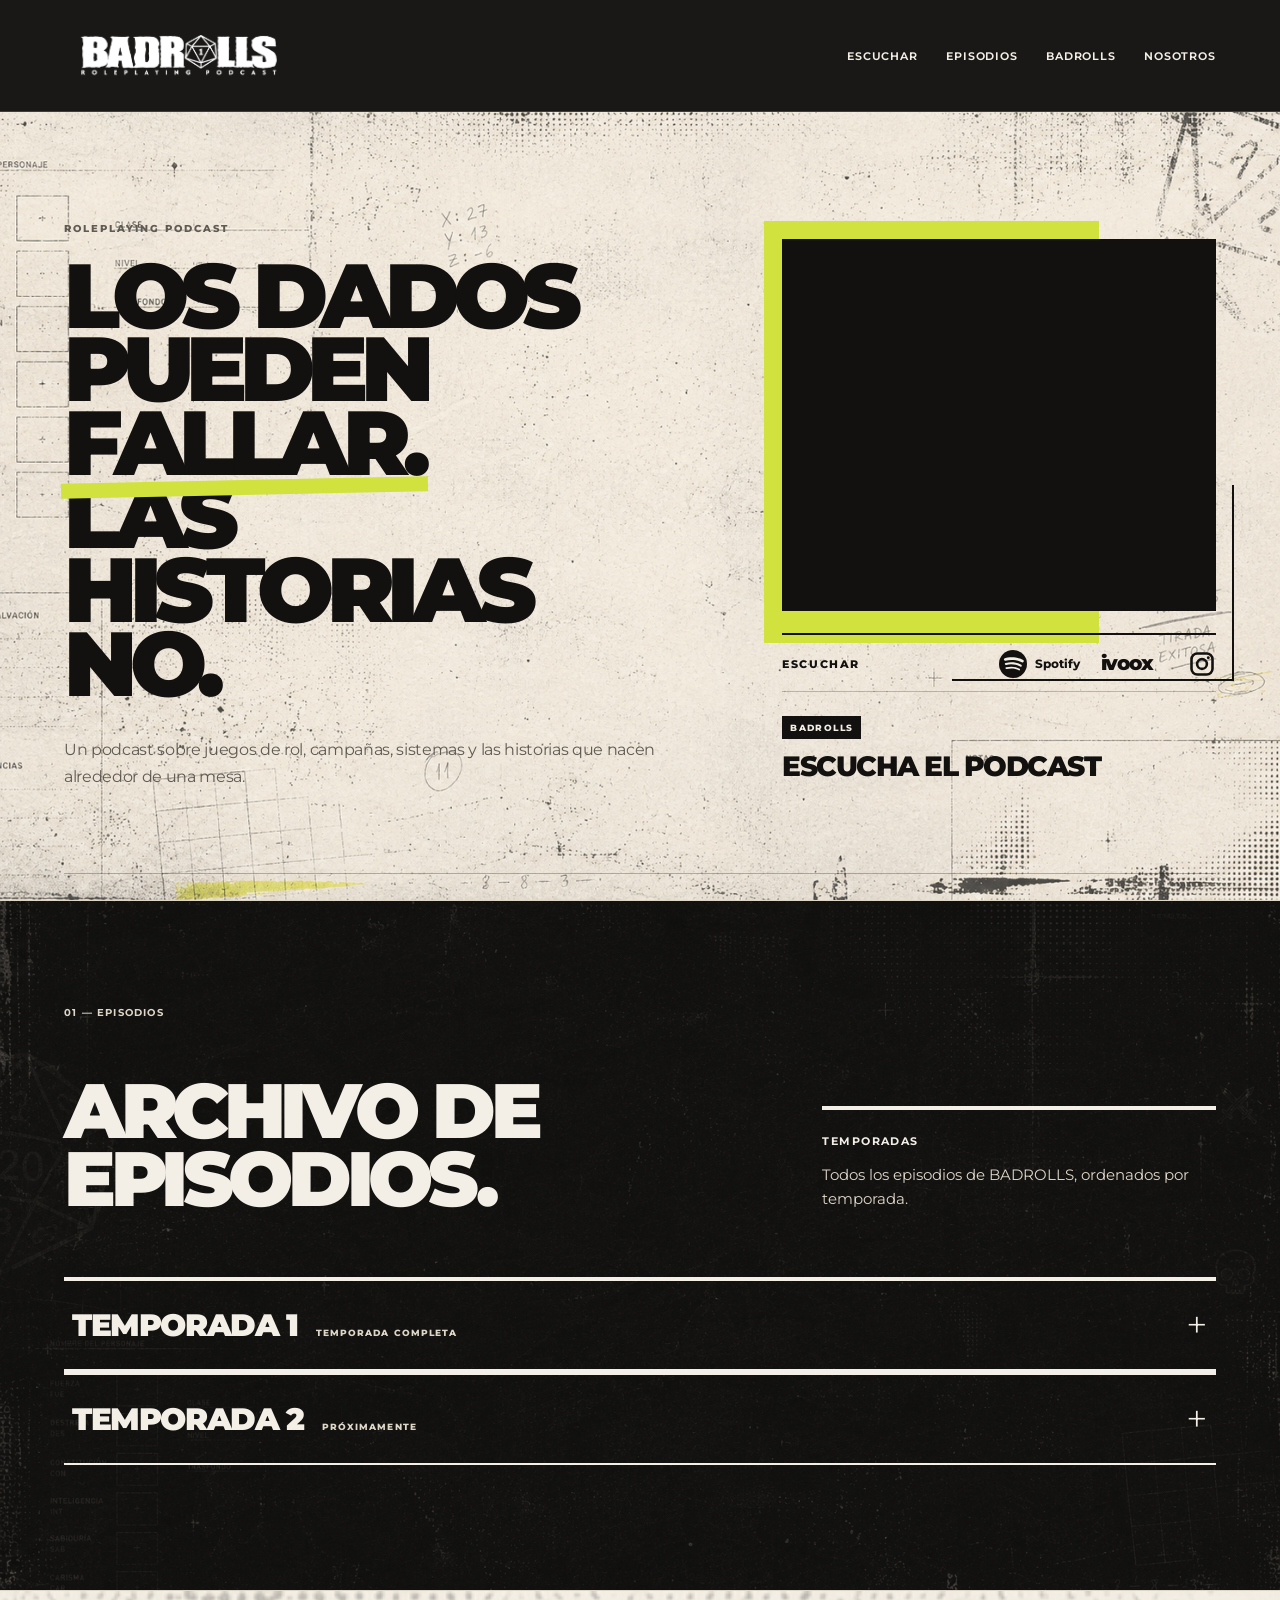
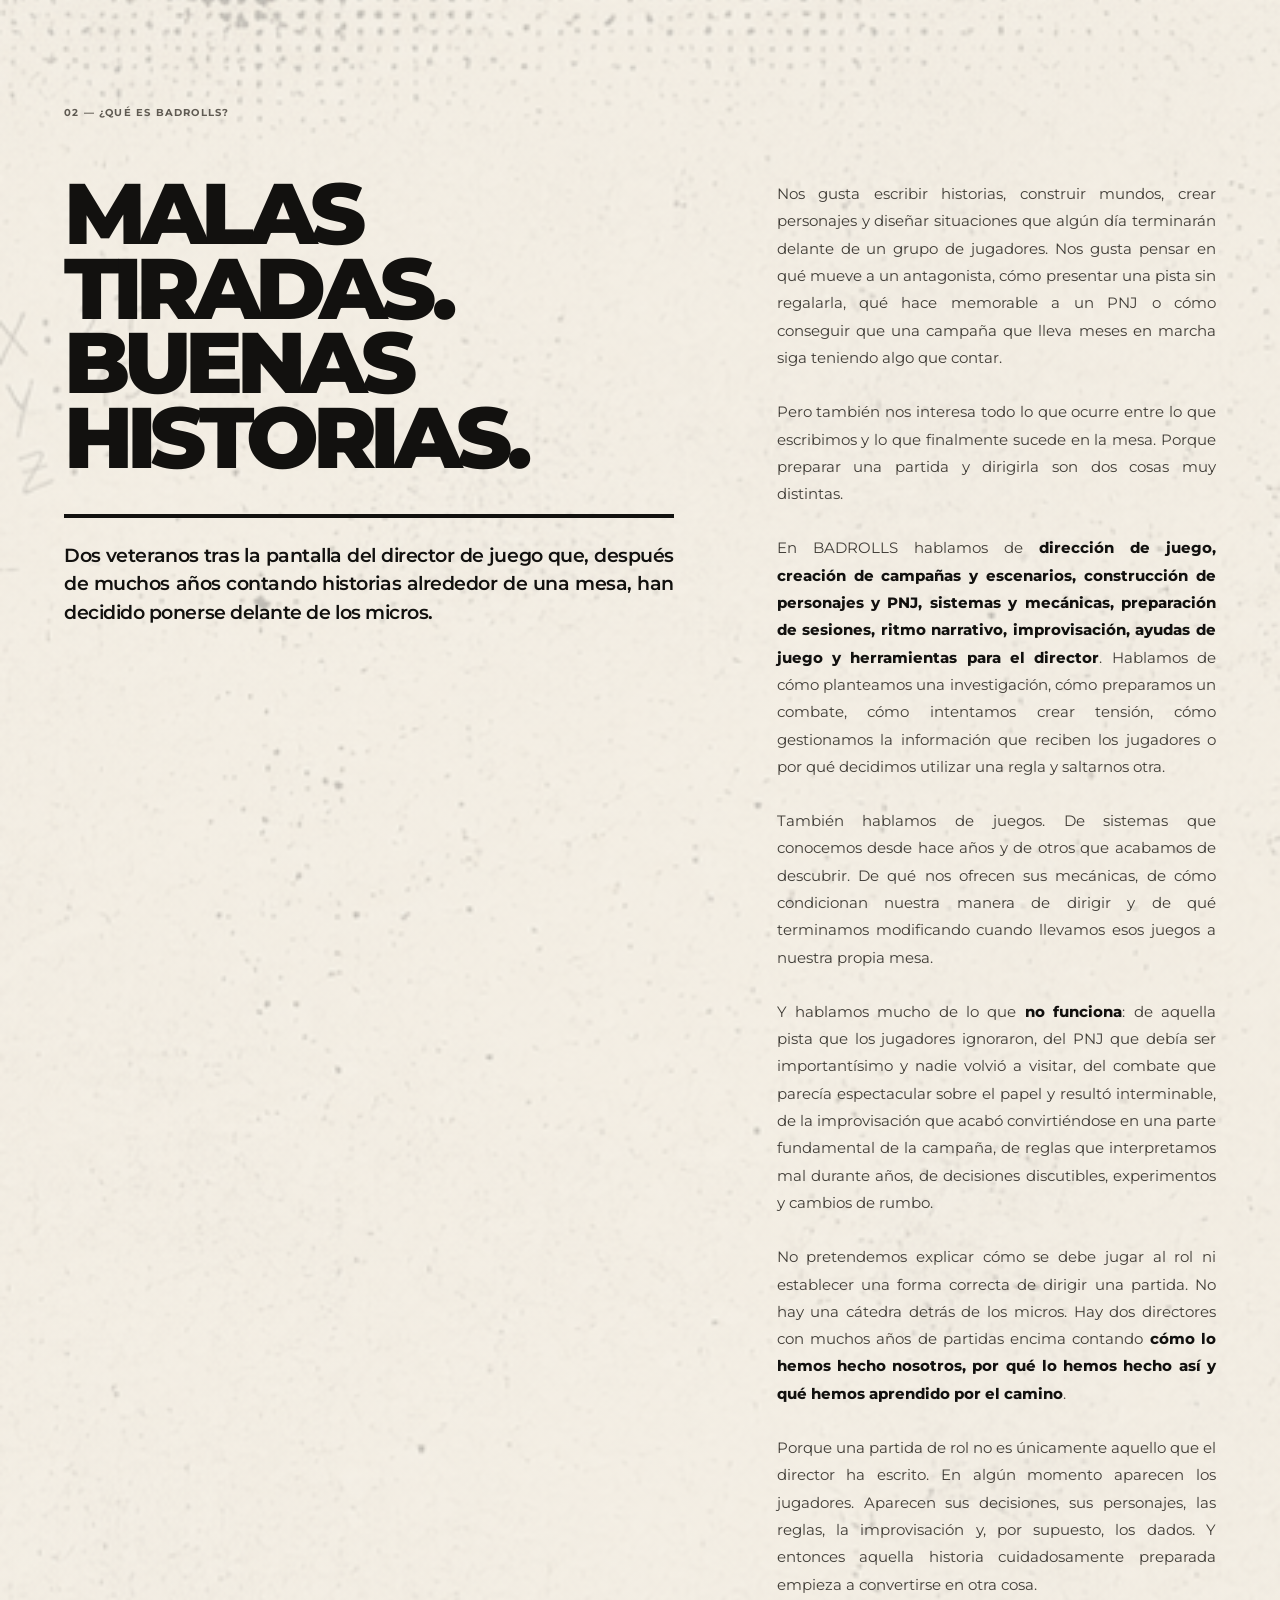
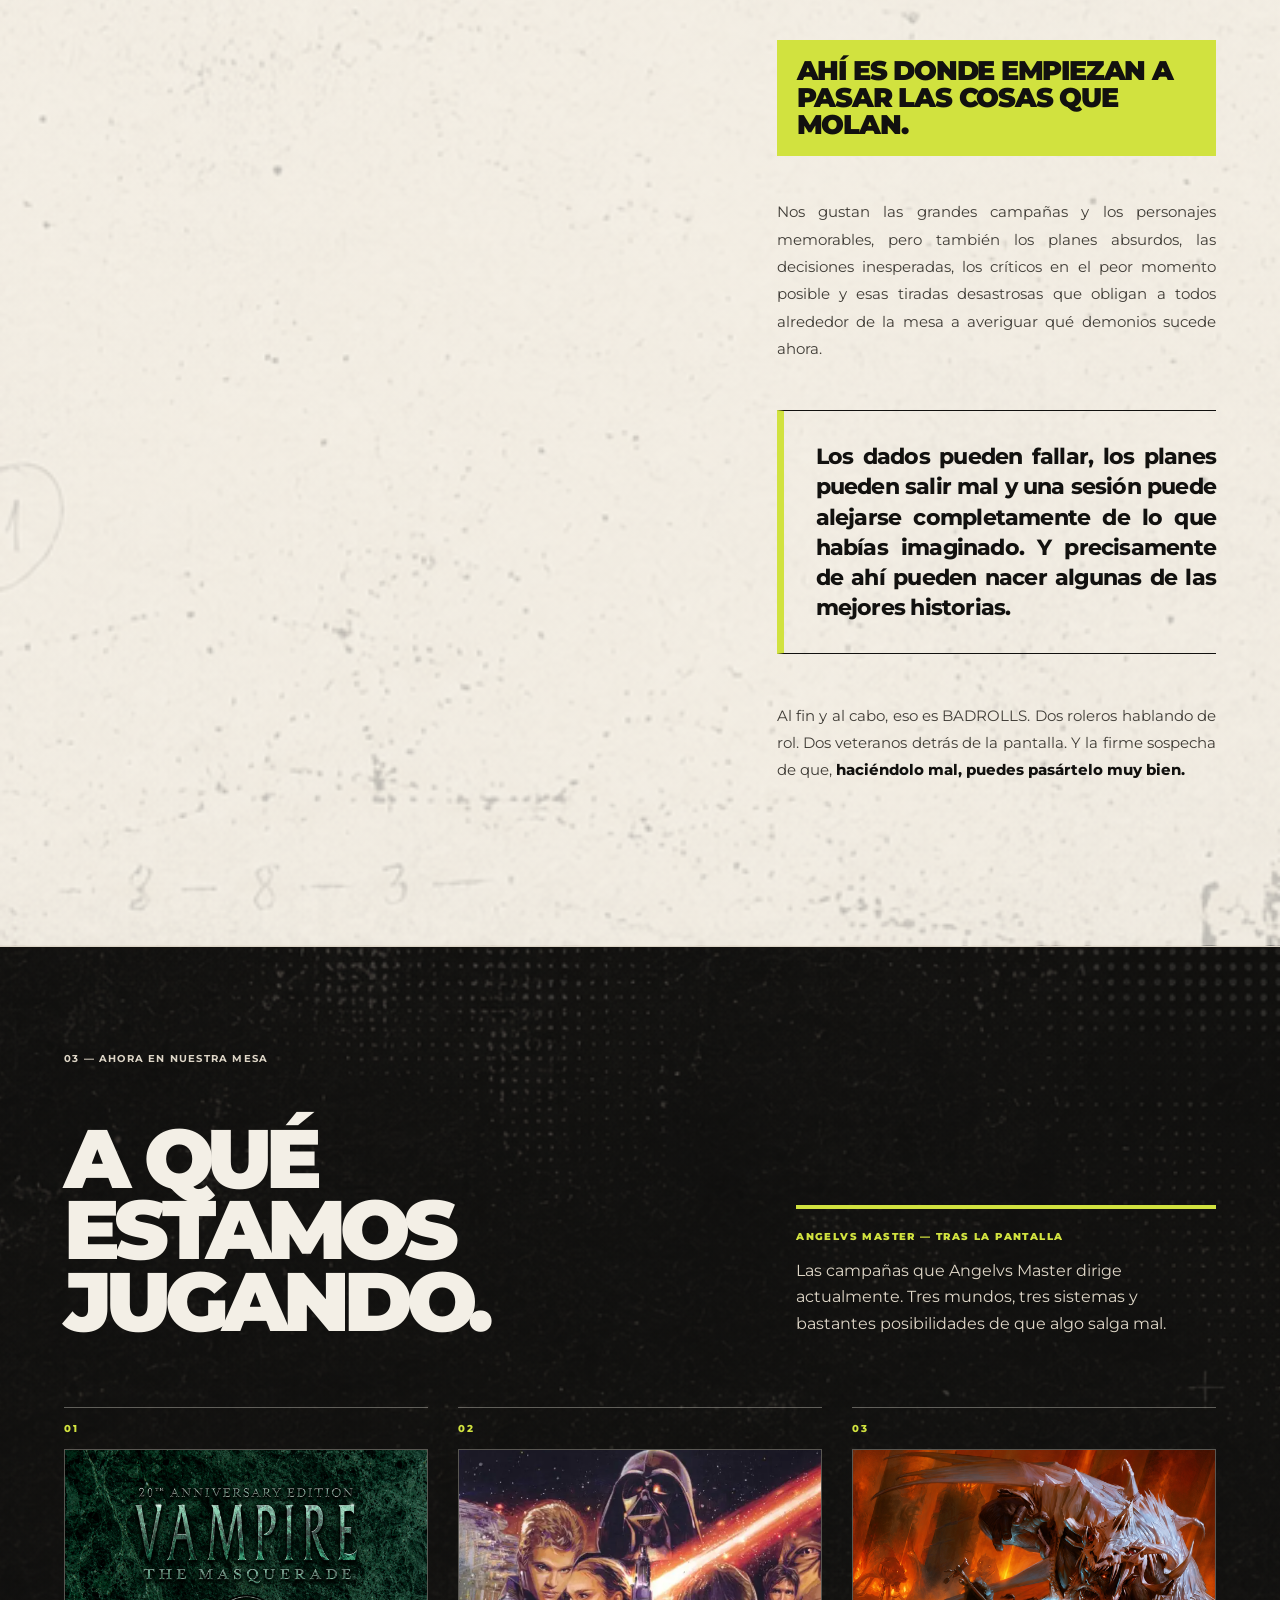
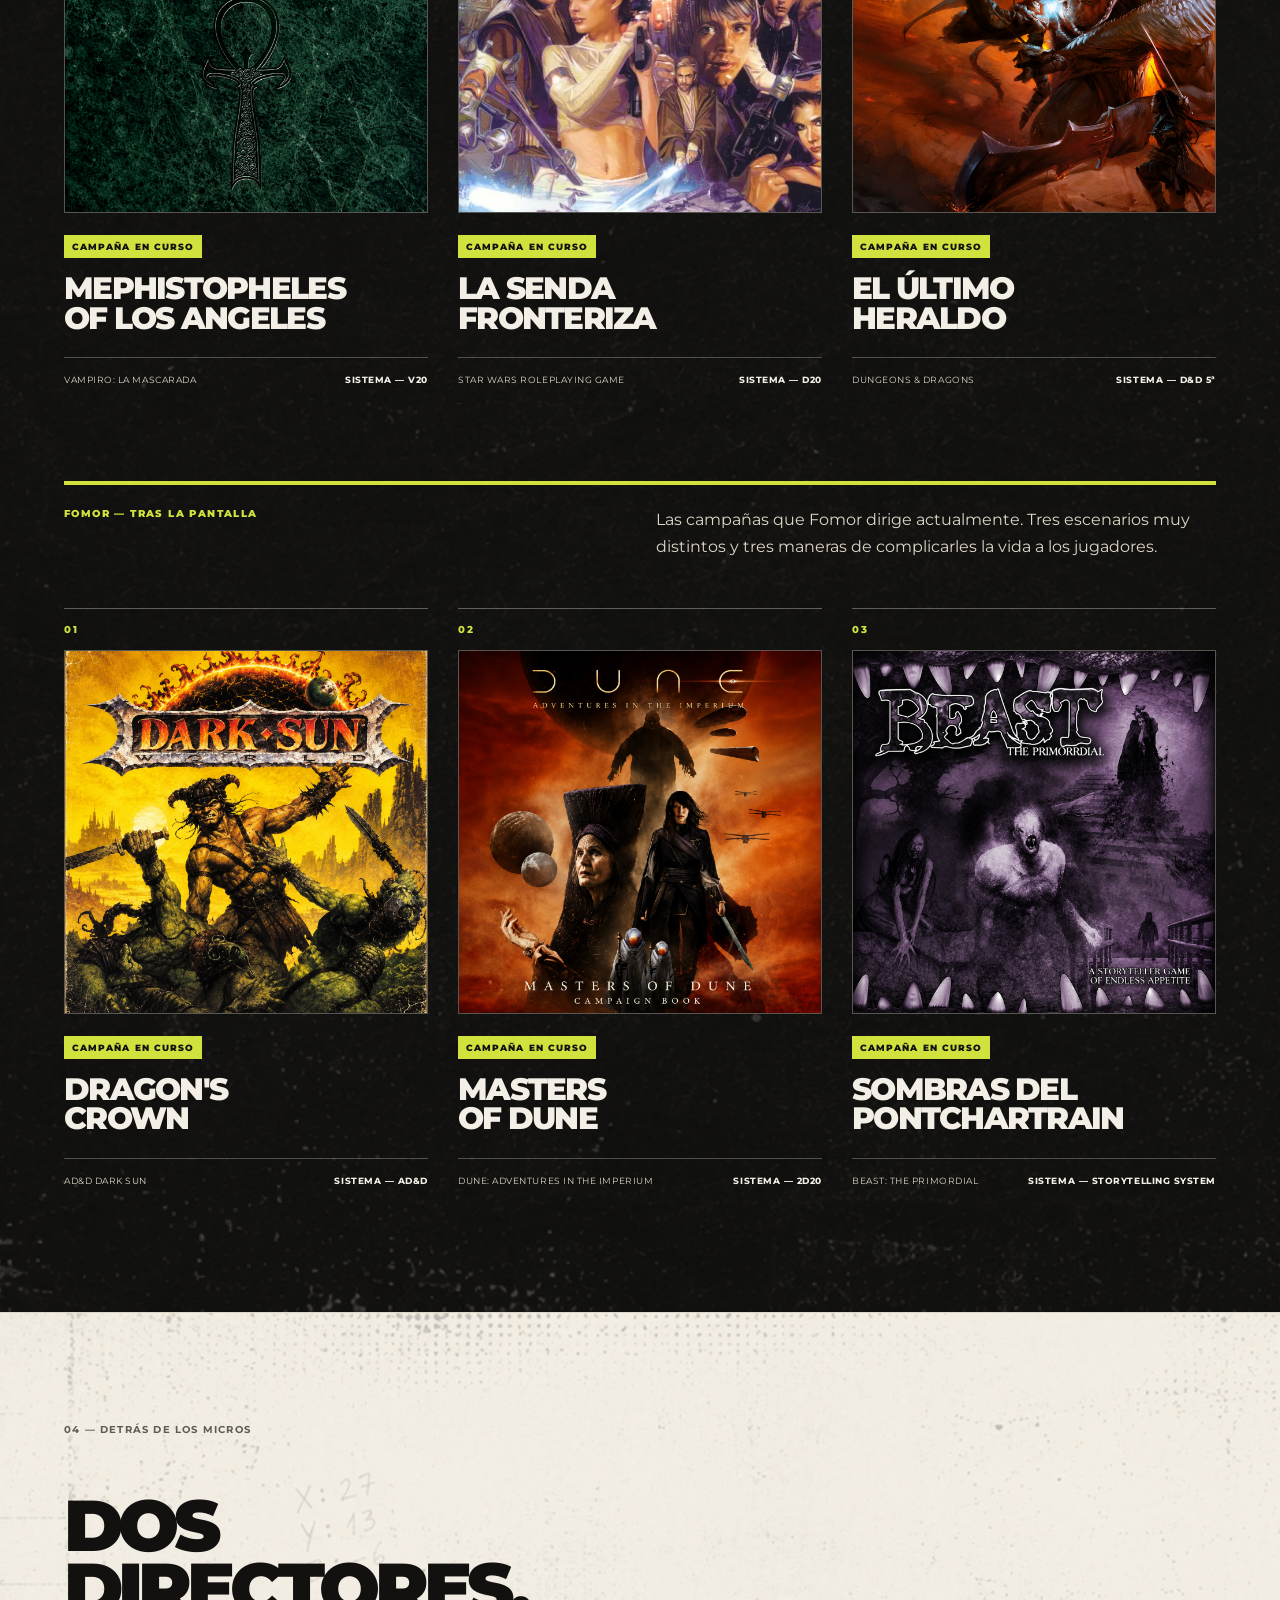
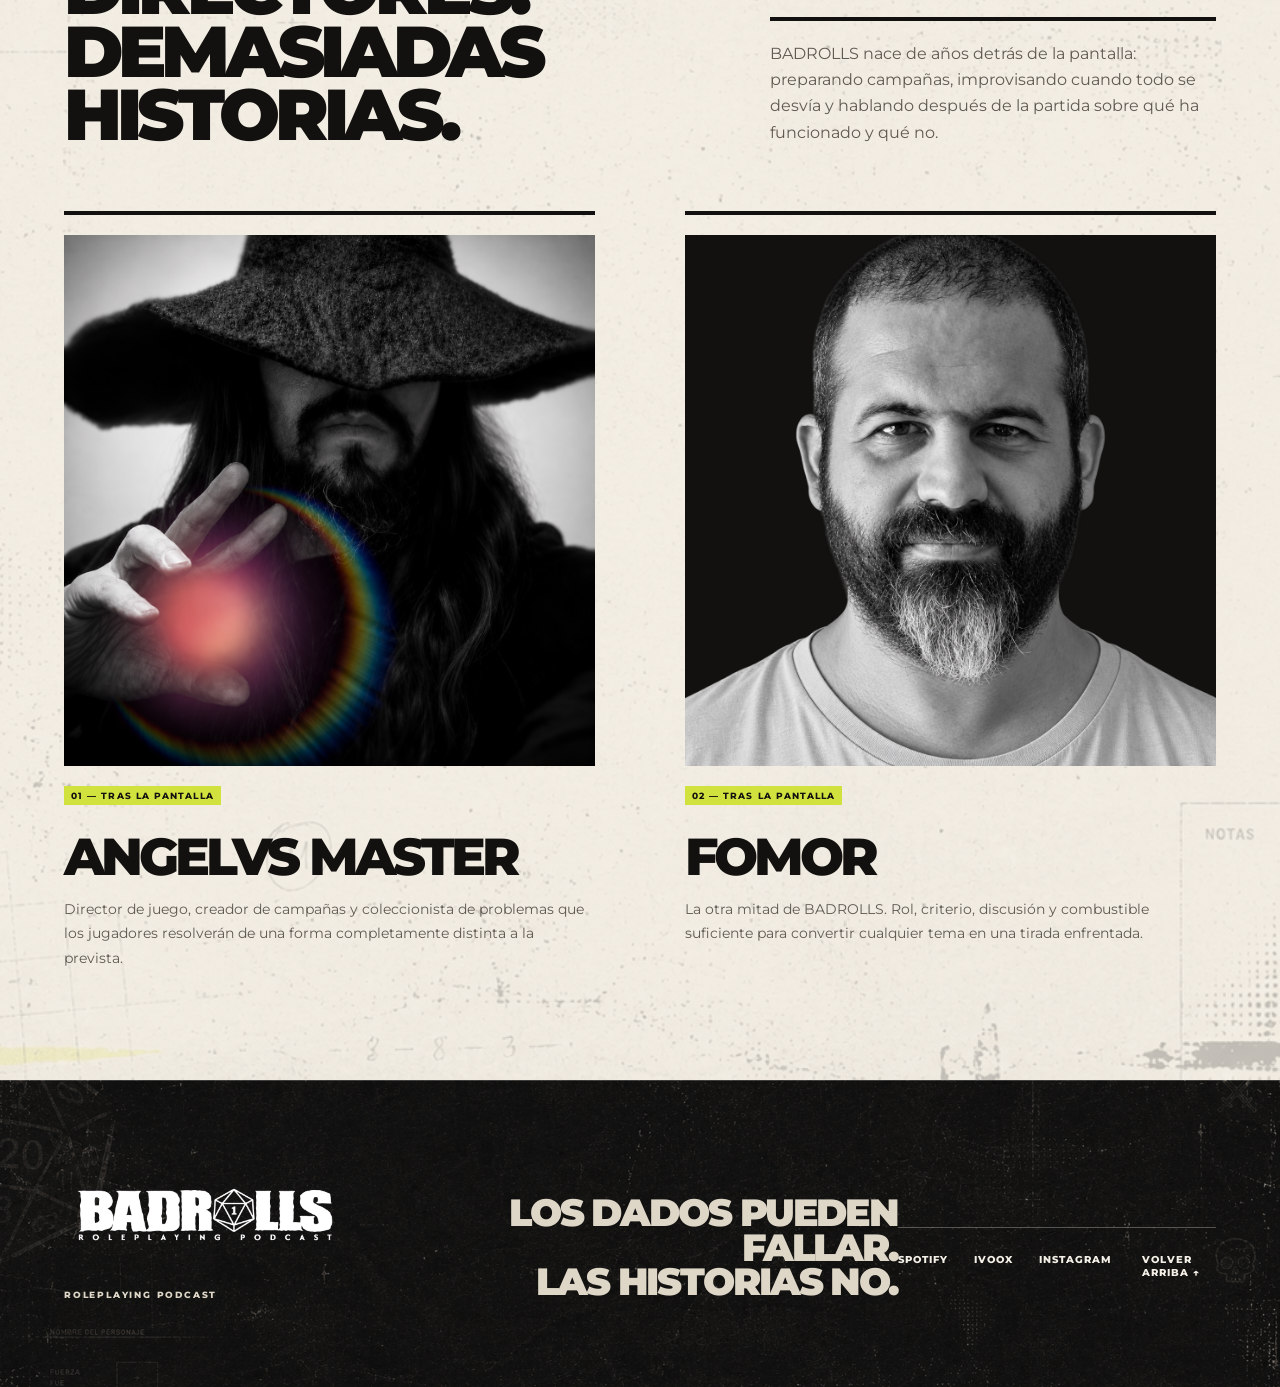
==== commit 60b0cc7e: "Finalize launch metadata and responsive cache" ====
--- a/index.html
+++ b/index.html
@@ -1,8 +1,9 @@
 <!doctype html>
 <html lang="es">
 <head>
-<meta charset="UTF-8"><meta name="viewport" content="width=device-width,initial-scale=1"><meta name="description" content="BADROLLS es un podcast sobre juegos de rol, dirección de juego, campañas, sistemas y las historias que nacen alrededor de una mesa."><meta name="theme-color" content="#12110F"><meta property="og:type" content="website"><meta property="og:locale" content="es_ES"><meta property="og:site_name" content="BADROLLS"><meta property="og:title" content="BADROLLS — Roleplaying Podcast"><meta property="og:description" content="Los dados pueden fallar. Las historias no. Un podcast sobre juegos de rol, campañas, sistemas y dirección de juego."><meta property="og:url" content="https://badrolls-web.vercel.app/"><meta property="og:image" content="https://badrolls-web.vercel.app/badrolls-logo.png"><meta name="twitter:card" content="summary_large_image"><meta name="twitter:title" content="BADROLLS — Roleplaying Podcast"><meta name="twitter:description" content="Los dados pueden fallar. Las historias no."><meta name="twitter:image" content="https://badrolls-web.vercel.app/badrolls-logo.png"><link rel="canonical" href="https://badrolls-web.vercel.app/"><link rel="icon" type="image/png" href="badrolls-logo.png"><title>BADROLLS — Roleplaying Podcast</title>
-<link rel="preconnect" href="https://fonts.googleapis.com"><link rel="preconnect" href="https://fonts.gstatic.com" crossorigin><link href="https://fonts.googleapis.com/css2?family=Montserrat:ital,wght@0,100..900;1,100..900&display=swap" rel="stylesheet"><link rel="stylesheet" href="styles.css?v=5"><link rel="stylesheet" href="mobile.css?v=2"><link rel="stylesheet" href="hero-texture.css?v=3"><link rel="stylesheet" href="polish.css?v=1">
+<meta charset="UTF-8"><meta name="viewport" content="width=device-width,initial-scale=1"><meta name="description" content="BADROLLS es un podcast sobre juegos de rol, dirección de juego, campañas, sistemas y las historias que nacen alrededor de una mesa."><meta name="robots" content="index,follow,max-image-preview:large"><meta name="theme-color" content="#12110F"><meta property="og:type" content="website"><meta property="og:locale" content="es_ES"><meta property="og:site_name" content="BADROLLS"><meta property="og:title" content="BADROLLS — Roleplaying Podcast"><meta property="og:description" content="Los dados pueden fallar. Las historias no. Un podcast sobre juegos de rol, campañas, sistemas y dirección de juego."><meta property="og:url" content="https://badrolls.com/"><meta property="og:image" content="https://badrolls.com/badrolls-logo.png"><meta property="og:image:alt" content="BADROLLS — Roleplaying Podcast"><meta name="twitter:card" content="summary_large_image"><meta name="twitter:title" content="BADROLLS — Roleplaying Podcast"><meta name="twitter:description" content="Los dados pueden fallar. Las historias no."><meta name="twitter:image" content="https://badrolls.com/badrolls-logo.png"><meta name="twitter:image:alt" content="BADROLLS — Roleplaying Podcast"><link rel="canonical" href="https://badrolls.com/"><link rel="icon" type="image/png" href="badrolls-logo.png"><title>BADROLLS — Roleplaying Podcast</title>
+<script type="application/ld+json">{"@context":"https://schema.org","@type":"PodcastSeries","name":"BADROLLS","url":"https://badrolls.com/","description":"Podcast sobre juegos de rol, dirección de juego, campañas, sistemas y las historias que nacen alrededor de una mesa.","inLanguage":"es","sameAs":["https://open.spotify.com/show/4G8GrUlhLDT0u02XAyxcg1","https://www.ivoox.com/podcast-badrolls_sq_f13110723_1.html","https://www.instagram.com/badrolls_players/"]}</script>
+<link rel="preconnect" href="https://fonts.googleapis.com"><link rel="preconnect" href="https://fonts.gstatic.com" crossorigin><link href="https://fonts.googleapis.com/css2?family=Montserrat:ital,wght@0,100..900;1,100..900&display=swap" rel="stylesheet"><link rel="stylesheet" href="styles.css?v=5"><link rel="stylesheet" href="mobile.css?v=3"><link rel="stylesheet" href="hero-texture.css?v=3"><link rel="stylesheet" href="polish.css?v=2">
 </head><body><a class="skip-link" href="#contenido">Saltar al contenido</a><header class="nav"><a class="nav-brand" href="#inicio" aria-label="BADROLLS — Inicio"><img src="badrolls-logo.png" alt="BADROLLS Roleplaying Podcast" width="230" height="100"></a><button class="nav-toggle" type="button" aria-expanded="false" aria-controls="main-nav" aria-label="Abrir menú"><span></span><span></span><span></span></button><nav id="main-nav" aria-label="Navegación principal"><a href="#inicio">Escuchar</a><a href="#episodios">Episodios</a><a href="#manifiesto">Badrolls</a><a href="#nosotros">Nosotros</a></nav></header><main id="contenido">
 <section class="hero" id="inicio"><div class="hero-copy"><p class="hero-kicker">ROLEPLAYING PODCAST</p><h1>LOS DADOS<br>PUEDEN <span>FALLAR.</span><br>LAS HISTORIAS NO.</h1><p class="lead">Un podcast sobre juegos de rol, campañas, sistemas y las historias que nacen alrededor de una mesa.</p></div><aside class="hero-episode" id="latest-episode" aria-live="polite"><div class="episode-loading">Cargando último episodio…</div></aside></section>
 <section class="section seasons" id="episodios"><div class="section-label">01 — Episodios</div><div class="season-head"><div><h2>ARCHIVO DE<br>EPISODIOS.</h2></div><div class="season-summary"><strong>TEMPORADAS</strong><p>Todos los episodios de BADROLLS, ordenados por temporada.</p></div></div><details class="season-dropdown"><summary><span><strong>TEMPORADA 1</strong><small id="season-one-count">TEMPORADA COMPLETA</small></span><span class="season-toggle" aria-hidden="true">+</span></summary><div class="season-list" id="season-one-list"><p class="season-empty">Cargando episodios…</p></div></details><details class="season-dropdown season-upcoming"><summary><span><strong>TEMPORADA 2</strong><small>PRÓXIMAMENTE</small></span><span class="season-toggle" aria-hidden="true">+</span></summary><div class="season-list"><div class="season-teaser"><strong>02</strong><p>NUEVAS TIRADAS.<br>NUEVAS HISTORIAS.</p><span>PRÓXIMAMENTE</span></div></div></details></section>
--- a/mobile.css
+++ b/mobile.css
@@ -52,35 +52,35 @@
 @media (max-width:1100px){
   .section-label{font-size:13px}
   .about-grid,.about-heading,.about-copy{width:100%;max-width:none}
-  .about-intro{width:100%;max-width:none;font-size:32px;line-height:1.45;text-align:justify!important;text-align-last:left;text-justify:inter-word;hyphens:none!important;-webkit-hyphens:none!important}
-  .about-copy p:not(.about-punch){width:100%;font-size:30px;line-height:1.58;margin-bottom:42px;color:#1f1d1a;text-align:justify!important;text-align-last:left;text-justify:inter-word;hyphens:none!important;-webkit-hyphens:none!important}
-  .about-copy blockquote{width:100%;max-width:none;font-size:34px;line-height:1.34;text-align:justify!important;text-align-last:left;text-justify:inter-word;hyphens:none!important;-webkit-hyphens:none!important}
-  .people p{font-size:26px;line-height:1.6;color:#1f1d1a;text-align:justify!important;text-align-last:left;text-justify:inter-word;hyphens:none!important;-webkit-hyphens:none!important}
-  .lead{font-size:28px;line-height:1.5}
+  .about-intro{width:100%;max-width:none;font-size:22px;line-height:1.5;text-align:justify!important;text-align-last:left;text-justify:inter-word;hyphens:none!important;-webkit-hyphens:none!important}
+  .about-copy p:not(.about-punch){width:100%;font-size:18px;line-height:1.7;margin-bottom:30px;color:#1f1d1a;text-align:justify!important;text-align-last:left;text-justify:inter-word;hyphens:none!important;-webkit-hyphens:none!important}
+  .about-copy blockquote{width:100%;max-width:none;font-size:24px;line-height:1.4;text-align:justify!important;text-align-last:left;text-justify:inter-word;hyphens:none!important;-webkit-hyphens:none!important}
+  .people p{font-size:18px;line-height:1.65;color:#1f1d1a;text-align:justify!important;text-align-last:left;text-justify:inter-word;hyphens:none!important;-webkit-hyphens:none!important}
+  .lead{font-size:21px;line-height:1.5}
 }
 
 @media (max-width:720px){
   .hero,.about,.people{background-image:linear-gradient(rgba(243,239,230,.80),rgba(243,239,230,.80)),url('badrolls-hero-texture.png');background-position:center top}
   .seasons,.playing,footer{background-image:linear-gradient(rgba(18,17,15,.64),rgba(18,17,15,.64)),url('badrolls-dark-texture.png');background-position:center top}
   .about,.people,.section{padding-left:22px!important;padding-right:22px!important}
-  .lead{font-size:29px;line-height:1.5}
-  .about-intro{font-size:33px;line-height:1.44;text-align:justify!important}
-  .about-copy p:not(.about-punch){font-size:30px;line-height:1.58;margin-bottom:42px;text-align:justify!important}
-  .about-copy blockquote{font-size:35px;line-height:1.34;text-align:justify!important}
-  .people p{font-size:26px;line-height:1.6;text-align:justify!important}
+  .lead{font-size:19px;line-height:1.55}
+  .about-intro{font-size:21px;line-height:1.5;text-align:justify!important;text-align-last:left;text-justify:inter-word}
+  .about-copy p:not(.about-punch){font-size:17px;line-height:1.7;margin-bottom:28px;text-align:justify!important;text-align-last:left;text-justify:inter-word}
+  .about-copy blockquote{font-size:22px;line-height:1.42;text-align:justify!important;text-align-last:left;text-justify:inter-word}
+  .people p{font-size:17px;line-height:1.65;text-align:justify!important;text-align-last:left;text-justify:inter-word}
   .about-punch{margin-left:0!important;margin-right:0!important;width:100%!important}
-  .hero-episode h2{font-size:clamp(31px,8.4vw,38px)}
-  .section-label{font-size:13px}
-  .listen-label{font-size:13px}
-  .platform-link.spotify{font-size:15px}
-  .episode-meta{font-size:13px}
+  .hero-episode h2{font-size:clamp(28px,7.2vw,34px)}
+  .section-label{font-size:12px}
+  .listen-label{font-size:12px}
+  .platform-link.spotify{font-size:14px}
+  .episode-meta{font-size:12px}
 }
 
 @media (max-width:390px){
   .about,.people,.section{padding-left:18px!important;padding-right:18px!important}
-  .lead{font-size:27px}
-  .about-intro{font-size:31px;text-align:justify!important}
-  .about-copy p:not(.about-punch){font-size:28px;line-height:1.56;text-align:justify!important}
-  .about-copy blockquote{font-size:33px;text-align:justify!important}
-  .people p{font-size:24px;text-align:justify!important}
+  .lead{font-size:18px}
+  .about-intro{font-size:20px;text-align:justify!important;text-align-last:left}
+  .about-copy p:not(.about-punch){font-size:16px;line-height:1.68;text-align:justify!important;text-align-last:left}
+  .about-copy blockquote{font-size:21px;text-align:justify!important;text-align-last:left}
+  .people p{font-size:16px;text-align:justify!important;text-align-last:left}
 }
--- a/polish.css
+++ b/polish.css
@@ -1 +1 @@
-.skip-link{position:fixed;left:16px;top:-80px;z-index:100;background:var(--sulfur);color:var(--ink);padding:12px 16px;font-weight:800;text-decoration:none}.skip-link:focus{top:16px}.nav-toggle{display:none;background:none;border:0;padding:12px;cursor:pointer}.nav-toggle span{display:block;width:28px;height:2px;margin:6px 0;background:var(--bg)}a:focus-visible,button:focus-visible,summary:focus-visible{outline:3px solid var(--sulfur);outline-offset:4px}.season-teaser{display:grid;grid-template-columns:auto 1fr auto;align-items:center;gap:28px;padding:34px 8px}.season-teaser>strong{font-size:72px;line-height:.8;color:var(--sulfur);letter-spacing:-.08em}.season-teaser p{margin:0;font-size:clamp(22px,2.5vw,36px);font-weight:900;line-height:.92;letter-spacing:-.05em}.season-teaser span{font-size:10px;font-weight:850;letter-spacing:.14em}.people-intro{max-width:1280px;margin:0 auto 65px;display:grid;grid-template-columns:1.15fr .85fr;gap:8vw;align-items:end}.people-intro h2{margin:0;font-size:clamp(48px,5.6vw,82px);font-weight:900;line-height:.88;letter-spacing:-.07em}.people-intro p{margin:0;padding-top:20px;border-top:4px solid var(--ink);font-size:16px;line-height:1.65;color:var(--graphite)}.people-photo img{filter:none}.site-footer{background-color:var(--ink);background-image:linear-gradient(rgba(18,17,15,.2),rgba(18,17,15,.2)),url('badrolls-dark-texture.png');background-size:cover;background-position:center;color:var(--bg);padding:70px max(5vw,28px) 32px;border-top:1px solid rgba(243,239,230,.2)}.footer-main{max-width:1280px;margin:auto;display:flex;align-items:flex-end;justify-content:space-between;gap:60px;padding-bottom:55px}.footer-brand{display:flex;flex-direction:column;text-decoration:none}.footer-brand img{width:min(320px,55vw);filter:invert(1)}.footer-brand span{margin-top:8px;font-size:9px;font-weight:800;letter-spacing:.2em;color:var(--paper-deep)}.footer-claim{margin:0;text-align:right;font-size:clamp(25px,3vw,44px);font-weight:900;line-height:.9;letter-spacing:-.055em}.footer-bottom{max-width:1280px;margin:auto;padding-top:25px;border-top:1px solid rgba(243,239,230,.3);display:flex;justify-content:space-between;gap:30px;font-size:10px;font-weight:800;text-transform:uppercase;letter-spacing:.1em}.footer-bottom nav{display:flex;gap:26px}.footer-bottom a{text-decoration:none}.footer-bottom a:hover{color:var(--sulfur)}@media(max-width:720px){.nav-toggle{display:block;position:relative;z-index:3}.nav nav{position:absolute;top:100%;left:0;right:0;display:none;flex-direction:column;gap:0;background:var(--ink);border-top:1px solid rgba(243,239,230,.18);padding:10px 22px 20px}.nav.menu-open nav{display:flex}.nav nav a{padding:16px 4px;border-bottom:1px solid rgba(243,239,230,.15);font-size:13px}.nav nav a:after{display:none}.season-teaser{grid-template-columns:1fr;gap:14px;padding:28px 4px}.season-teaser>strong{font-size:56px}.people-intro{display:block;margin-bottom:48px}.people-intro h2{font-size:44px}.people-intro p{margin-top:28px;font-size:20px}.footer-main{display:block}.footer-claim{margin-top:45px;text-align:left}.footer-bottom{display:block}.footer-bottom nav{flex-wrap:wrap;margin-bottom:25px}}@media(prefers-reduced-motion:reduce){html{scroll-behavior:auto}*,*:before,*:after{transition:none!important}}+.skip-link{position:fixed;left:16px;top:-80px;z-index:100;background:var(--sulfur);color:var(--ink);padding:12px 16px;font-weight:800;text-decoration:none}.skip-link:focus{top:16px}.nav-toggle{display:none;background:none;border:0;padding:12px;cursor:pointer}.nav-toggle span{display:block;width:28px;height:2px;margin:6px 0;background:var(--bg)}a:focus-visible,button:focus-visible,summary:focus-visible{outline:3px solid var(--sulfur);outline-offset:4px}.hero{min-height:calc(100svh - 112px)}.season-teaser{display:grid;grid-template-columns:auto 1fr auto;align-items:center;gap:28px;padding:34px 8px}.season-teaser>strong{font-size:72px;line-height:.8;color:var(--sulfur);letter-spacing:-.08em}.season-teaser p{margin:0;font-size:clamp(22px,2.5vw,36px);font-weight:900;line-height:.92;letter-spacing:-.05em}.season-teaser span{font-size:10px;font-weight:850;letter-spacing:.14em}.people-intro{max-width:1280px;margin:0 auto 65px;display:grid;grid-template-columns:1.15fr .85fr;gap:8vw;align-items:end}.people-intro h2{margin:0;font-size:clamp(48px,5.6vw,82px);font-weight:900;line-height:.88;letter-spacing:-.07em}.people-intro p{margin:0;padding-top:20px;border-top:4px solid var(--ink);font-size:16px;line-height:1.65;color:var(--graphite)}.people-photo img{filter:none}.site-footer{background-color:var(--ink);background-image:linear-gradient(rgba(18,17,15,.2),rgba(18,17,15,.2)),url('badrolls-dark-texture.png');background-size:cover;background-position:center;color:var(--bg);padding:70px max(5vw,28px) 32px;border-top:1px solid rgba(243,239,230,.2)}.footer-main{max-width:1280px;margin:auto;display:flex;align-items:flex-end;justify-content:space-between;gap:60px;padding-bottom:55px}.footer-brand{display:flex;flex-direction:column;text-decoration:none}.footer-brand img{width:min(320px,55vw);filter:invert(1)}.footer-brand span{margin-top:8px;font-size:9px;font-weight:800;letter-spacing:.2em;color:var(--paper-deep)}.footer-claim{margin:0;text-align:right;font-size:clamp(25px,3vw,44px);font-weight:900;line-height:.9;letter-spacing:-.055em}.footer-bottom{max-width:1280px;margin:auto;padding-top:25px;border-top:1px solid rgba(243,239,230,.3);display:flex;justify-content:space-between;gap:30px;font-size:10px;font-weight:800;text-transform:uppercase;letter-spacing:.1em}.footer-bottom nav{display:flex;gap:26px}.footer-bottom a{text-decoration:none}.footer-bottom a:hover{color:var(--sulfur)}img{max-width:100%}@media(max-width:1100px){.hero{min-height:calc(100svh - 104px)}}@media(max-width:720px){.hero{min-height:auto;padding-top:48px;padding-bottom:62px}.nav-toggle{display:block;position:relative;z-index:3;min-width:48px;min-height:48px}.nav nav{position:absolute;top:100%;left:0;right:0;display:none;flex-direction:column;gap:0;background:var(--ink);border-top:1px solid rgba(243,239,230,.18);padding:10px 22px 20px}.nav.menu-open nav{display:flex}.nav nav a{display:flex;align-items:center;min-height:48px;padding:12px 4px;border-bottom:1px solid rgba(243,239,230,.15);font-size:13px}.nav nav a:after{display:none}.hero h1{font-size:clamp(42px,13vw,58px);line-height:.84;letter-spacing:-.07em}.hero-copy{max-width:none}.hero-episode{width:100%;max-width:500px;margin-top:44px;padding-left:12px}.hero-episode:after{right:-8px}.section{padding-top:72px!important;padding-bottom:78px!important}.season-head,.playing-head,.about-grid,.people-grid{grid-template-columns:1fr!important;display:grid!important;gap:34px!important}.season-head h2,.playing-head h2,.about h2,.people-intro h2{font-size:clamp(38px,11.5vw,48px)!important;line-height:.9!important;letter-spacing:-.06em!important}.season-head{margin-bottom:44px}.season-summary,.playing-intro{max-width:none}.season-episode{grid-template-columns:48px minmax(0,1fr)!important;gap:14px!important;padding:20px 4px!important}.season-number{font-size:24px!important}.season-actions{grid-column:2;display:flex;flex-wrap:wrap;gap:18px!important;margin-top:4px}.season-main h3{font-size:clamp(18px,5.6vw,24px)!important;overflow-wrap:anywhere}.season-dropdown summary{padding:21px 4px}.season-dropdown summary strong{font-size:clamp(22px,7vw,30px)}.season-teaser{grid-template-columns:1fr;gap:14px;padding:28px 4px}.season-teaser>strong{font-size:56px}.about-heading{position:static!important}.about-intro,.about-copy p:not(.about-punch),.about-copy blockquote,.people-intro p,.people article p{text-align:justify!important;text-align-last:left!important;text-justify:inter-word!important}.about-copy blockquote{padding-left:22px}.games-grid{grid-template-columns:1fr!important;gap:52px!important}.game-info h3{font-size:clamp(28px,9vw,38px)!important;overflow-wrap:anywhere}.game-meta{font-size:10px}.gm-divider{display:block!important;margin-top:78px!important}.gm-divider p:last-child{margin-top:16px!important;max-width:none!important}.people-intro{display:block;margin-bottom:48px}.people-intro h2{font-size:clamp(38px,11.5vw,48px)!important}.people-intro p{margin-top:28px;font-size:17px!important;line-height:1.65}.people-grid{gap:58px!important}.people article p{font-size:17px!important;line-height:1.65}.footer-main{display:block}.footer-brand img{width:min(280px,72vw)}.footer-claim{margin-top:45px;text-align:left;font-size:clamp(27px,8vw,36px)}.footer-bottom{display:block;line-height:1.5}.footer-bottom nav{flex-wrap:wrap;margin-bottom:25px;gap:20px 24px}.footer-bottom a{display:inline-flex;align-items:center;min-height:44px}}@media(max-width:390px){.hero h1{font-size:clamp(39px,12.5vw,50px)}.section{padding-top:64px!important;padding-bottom:70px!important}.season-head h2,.playing-head h2,.about h2,.people-intro h2{font-size:clamp(35px,11vw,43px)!important}.people-intro p,.people article p{font-size:16px!important}}@media(prefers-reduced-motion:reduce){html{scroll-behavior:auto}*,*:before,*:after{transition:none!important}}
